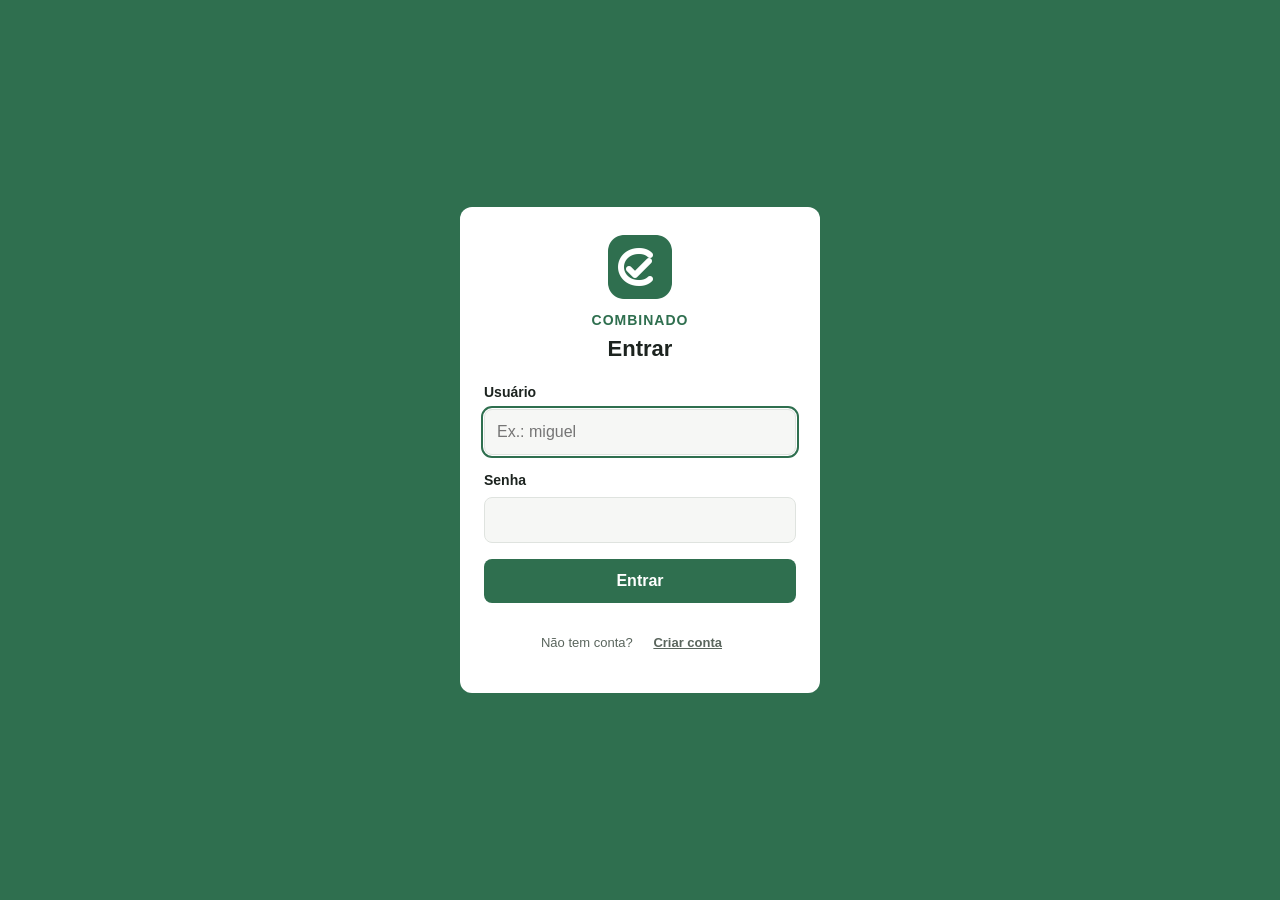
==== index.html @ f50776ac "Adicionado uma caixa de observação" ====
<!DOCTYPE html>
<html lang="pt-BR">
<head>
<meta charset="UTF-8" />
<meta name="viewport" content="width=device-width, initial-scale=1, viewport-fit=cover" />
<title>Combinado</title>
<meta name="description" content="Combinado: organize os trabalhos da faculdade — individuais e em grupo, de todas as matérias, num lugar só." />
<link rel="stylesheet" href="css/style.css" />
<link rel="icon" type="image/png" href="img/logo.png" />
<link rel="apple-touch-icon" href="img/logo.png" />
</head>
<body>

<!-- ===================== TELA: LOGIN / CADASTRO ===================== -->
<section id="tela-auth" class="tela-auth">
  <div class="auth-cartao">
    <img src="img/logo.png" alt="" class="auth-logo" width="64" height="64" />
    <p class="auth-marca">Combinado</p>
    <h1 id="auth-titulo">Entrar</h1>

    <form id="form-auth">
      <div class="campo">
        <label for="input-usuario-auth">Usuário</label>
        <input type="text" id="input-usuario-auth" placeholder="Ex.: miguel" required />
      </div>

      <div class="campo">
        <label for="input-senha-auth">Senha</label>
        <input type="password" id="input-senha-auth" required />
      </div>

      <p id="auth-erro" class="auth-erro" hidden></p>

      <button type="submit" class="botao botao-primario auth-botao-principal" id="btn-auth-principal">Entrar</button>
    </form>

    <p class="auth-alternar">
      <span id="auth-alternar-texto">Não tem conta?</span>
      <button type="button" id="btn-auth-alternar" class="botao botao-texto">Criar conta</button>
    </p>
  </div>
</section>

<!-- ===================== APP PRINCIPAL ===================== -->
<div id="app-principal" hidden>

<header class="cabecalho">
  <span class="cabecalho-marca">
    <img src="img/logo.png" alt="" class="cabecalho-logo" width="32" height="32" />
    Combinado
  </span>
  <div class="cabecalho-usuario">
    <span id="cabecalho-usuario-nome"></span>
    <button type="button" id="btn-sair" class="botao botao-texto botao-sair">Sair</button>
  </div>
</header>

<main class="conteudo">

  <div class="conteudo-cabecalho">
    <h1>Trabalhos</h1>
    <button type="button" id="btn-novo-trabalho" class="botao botao-primario">+ Novo trabalho</button>
  </div>

  <div id="progresso-trabalhos" class="progresso-trabalhos" hidden>
    <p id="progresso-texto" class="progresso-texto"></p>
    <div class="progresso-barra" role="progressbar" aria-label="Progresso de trabalhos entregues" aria-valuemin="0" aria-valuemax="100" id="progresso-barra" aria-valuenow="0">
      <div id="progresso-barra-preenchida" class="progresso-barra-preenchida"></div>
    </div>
  </div>

  <div id="filtros-barra" class="filtros-barra" hidden>
    <div class="campo-filtro">
      <label for="select-filtro-status">Status</label>
      <select id="select-filtro-status">
        <option value="">Todos os status</option>
        <option value="nao-comecei">Não comecei</option>
        <option value="fazendo">Fazendo</option>
        <option value="pronto">Pronto</option>
        <option value="entregue">Entregue</option>
      </select>
    </div>
    <div class="campo-filtro">
      <label for="select-filtro-materia">Matéria</label>
      <select id="select-filtro-materia">
        <option value="">Todas as matérias</option>
      </select>
    </div>
  </div>

  <p id="lista-vazia" class="estado-vazio" hidden>
    Nenhum trabalho cadastrado ainda. Toque em "Novo trabalho" para começar.
  </p>

  <ul id="lista-trabalhos" class="lista-trabalhos"></ul>

</main>

<!-- ===================== DIÁLOGO: NOVO TRABALHO ===================== -->
<dialog id="dialog-trabalho">
  <form id="form-trabalho" method="dialog">
    <h2 id="dialog-trabalho-titulo">Novo trabalho</h2>

    <div class="campo">
      <label for="input-titulo-trabalho">Título</label>
      <input type="text" id="input-titulo-trabalho" placeholder="Ex.: Projeto A3" required />
    </div>

    <div class="campo">
      <label for="input-materia-trabalho">Matéria</label>
      <input type="text" id="input-materia-trabalho" placeholder="Ex.: Sistemas Distribuídos" required />
    </div>

    <div class="campo">
      <label for="input-prazo-trabalho">Prazo</label>
      <input type="date" id="input-prazo-trabalho" />
    </div>

    <div class="campo">
      <label for="input-observacoes-trabalho">Observações <span class="rotulo-opcional">(opcional)</span></label>
      <textarea id="input-observacoes-trabalho" rows="3" maxlength="500" placeholder="Ex.: entregar pelo Moodle, em PDF"></textarea>
    </div>

    <fieldset class="campo campo-radio">
      <legend>Tipo</legend>
      <label class="opcao-radio">
        <input type="radio" name="tipo-trabalho" value="individual" checked />
        Individual
      </label>
      <label class="opcao-radio">
        <input type="radio" name="tipo-trabalho" value="grupo" />
        Em grupo
      </label>
    </fieldset>

    <fieldset class="campo campo-radio">
      <legend>Cor do card</legend>
      <div class="opcoes-cor">
        <label class="opcao-cor" data-cor="">
          <input type="radio" name="cor-trabalho" value="" checked />
          <span class="amostra-cor" aria-hidden="true"></span>
          <span class="rotulo-oculto">Sem cor</span>
        </label>
        <label class="opcao-cor" data-cor="vermelho">
          <input type="radio" name="cor-trabalho" value="vermelho" />
          <span class="amostra-cor" aria-hidden="true"></span>
          <span class="rotulo-oculto">Vermelho</span>
        </label>
        <label class="opcao-cor" data-cor="laranja">
          <input type="radio" name="cor-trabalho" value="laranja" />
          <span class="amostra-cor" aria-hidden="true"></span>
          <span class="rotulo-oculto">Laranja</span>
        </label>
        <label class="opcao-cor" data-cor="amarelo">
          <input type="radio" name="cor-trabalho" value="amarelo" />
          <span class="amostra-cor" aria-hidden="true"></span>
          <span class="rotulo-oculto">Amarelo</span>
        </label>
        <label class="opcao-cor" data-cor="verde">
          <input type="radio" name="cor-trabalho" value="verde" />
          <span class="amostra-cor" aria-hidden="true"></span>
          <span class="rotulo-oculto">Verde</span>
        </label>
        <label class="opcao-cor" data-cor="azul">
          <input type="radio" name="cor-trabalho" value="azul" />
          <span class="amostra-cor" aria-hidden="true"></span>
          <span class="rotulo-oculto">Azul</span>
        </label>
        <label class="opcao-cor" data-cor="roxo">
          <input type="radio" name="cor-trabalho" value="roxo" />
          <span class="amostra-cor" aria-hidden="true"></span>
          <span class="rotulo-oculto">Roxo</span>
        </label>
        <label class="opcao-cor" data-cor="rosa">
          <input type="radio" name="cor-trabalho" value="rosa" />
          <span class="amostra-cor" aria-hidden="true"></span>
          <span class="rotulo-oculto">Rosa</span>
        </label>
      </div>
    </fieldset>

    <div class="dialog-acoes">
      <button type="button" class="botao botao-texto" data-fechar-dialog>Cancelar</button>
      <button type="submit" class="botao botao-primario">Salvar</button>
    </div>
  </form>
</dialog>

<!-- ===================== DIÁLOGO: TAREFAS DO GRUPO ===================== -->
<dialog id="dialog-tarefas">
  <div class="dialog-tarefas-corpo">
    <h2 id="dialog-tarefas-titulo">Tarefas</h2>

    <div class="integrantes-secao">
      <h3 class="integrantes-titulo">Integrantes do grupo</h3>
      <form id="form-integrante" class="form-integrante">
        <div class="campo campo-integrante">
          <label for="input-integrante-nome" class="rotulo-oculto">Nome do integrante</label>
          <input type="text" id="input-integrante-nome" placeholder="Nome do integrante" />
        </div>
        <button type="submit" class="botao botao-texto">+ Adicionar</button>
      </form>
      <p id="integrantes-vazio" class="integrantes-vazio" hidden>Nenhum integrante cadastrado ainda.</p>
      <ul id="lista-integrantes" class="lista-integrantes"></ul>
    </div>

    <form id="form-tarefa" class="form-tarefa">
      <div class="campo campo-tarefa">
        <label for="input-tarefa-texto">Tarefa</label>
        <input type="text" id="input-tarefa-texto" placeholder="Ex.: Fazer a introdução" required />
      </div>
      <div class="campo campo-tarefa">
        <label for="input-tarefa-responsavel">Responsável</label>
        <select id="input-tarefa-responsavel">
          <option value="">Sem responsável</option>
        </select>
      </div>
      <button type="submit" class="botao botao-primario">+ Adicionar</button>
    </form>

    <p id="tarefas-vazio" class="estado-vazio" hidden>Nenhuma tarefa ainda. Adicione a primeira acima.</p>

    <ul id="lista-tarefas" class="lista-tarefas"></ul>

    <div class="dialog-acoes">
      <button type="button" class="botao botao-texto" data-fechar-tarefas>Fechar</button>
    </div>
  </div>
</dialog>

<!-- ===================== DIÁLOGO: CONFIRMAÇÃO DE EXCLUSÃO ===================== -->
<dialog id="dialog-confirmar">
  <div class="dialog-confirmar-corpo">
    <h2 id="dialog-confirmar-titulo">Excluir trabalho?</h2>
    <p id="dialog-confirmar-texto"></p>
    <div class="dialog-acoes">
      <button type="button" class="botao botao-texto" data-fechar-confirmar>Cancelar</button>
      <button type="button" id="btn-confirmar-exclusao" class="botao botao-perigo">Excluir</button>
    </div>
  </div>
</dialog>

</div>
<!-- fim #app-principal -->

<script src="js/app.js"></script>
</body>
</html>
---- css/style.css ----
/* =========================================================
   Meus trabalhos — estilos
   Protótipo 01: título, matéria, prazo, tipo, status, excluir
   ========================================================= */

:root {
  --cor-marca: #2f6f4f;
  --cor-marca-contraste: #ffffff;
  --cor-fundo: #f6f7f5;
  --cor-cartao: #ffffff;
  --cor-texto: #1c231f;
  --cor-texto-suave: #5a655d;
  --cor-borda: #dfe3df;
  --cor-perigo: #b3261e;
  --raio: 12px;
}

* { box-sizing: border-box; }

html, body {
  margin: 0;
  padding: 0;
  background: var(--cor-fundo);
  color: var(--cor-texto);
  font-family: -apple-system, BlinkMacSystemFont, "Segoe UI", Roboto, sans-serif;
  font-size: 16px;
  line-height: 1.4;
}

button, input, select, textarea { font: inherit; color: inherit; }

.cabecalho {
  background: var(--cor-marca);
  color: var(--cor-marca-contraste);
  padding: 16px;
  display: flex;
  align-items: center;
  justify-content: space-between;
  gap: 12px;
}

.cabecalho-marca {
  display: flex;
  align-items: center;
  gap: 10px;
  font-weight: 700;
  font-size: 18px;
}

.cabecalho-logo { width: 32px; height: 32px; border-radius: 8px; display: block; }

.cabecalho-usuario {
  display: flex;
  align-items: center;
  gap: 10px;
  font-size: 13px;
  opacity: 0.9;
}

.cabecalho-usuario .botao-sair {
  color: var(--cor-marca-contraste);
  text-decoration: underline;
  min-height: auto;
  padding: 4px 2px;
  font-size: 13px;
}

/* ---------- Tela de login / cadastro ---------- */
.tela-auth {
  min-height: 100vh;
  display: flex;
  align-items: center;
  justify-content: center;
  padding: 24px;
  background: var(--cor-marca);
}

.auth-cartao {
  width: 100%;
  max-width: 360px;
  background: var(--cor-cartao);
  border-radius: var(--raio);
  padding: 28px 24px;
}

.auth-logo {
  display: block;
  width: 64px;
  height: 64px;
  border-radius: 14px;
  margin: 0 auto 12px;
}

.auth-logo ~ .auth-marca,
.auth-logo ~ h1 { text-align: center; }

.auth-marca {
  margin: 0 0 4px;
  font-weight: 700;
  color: var(--cor-marca);
  font-size: 14px;
  text-transform: uppercase;
  letter-spacing: 1px;
}

.auth-cartao h1 { margin: 0 0 18px; font-size: 22px; }

.auth-botao-principal { width: 100%; }

.auth-erro {
  color: var(--cor-perigo);
  font-size: 13px;
  margin: -8px 0 14px;
}

.auth-alternar {
  text-align: center;
  font-size: 13px;
  color: var(--cor-texto-suave);
  margin: 18px 0 0;
}

.conteudo { padding: 16px; max-width: 640px; margin: 0 auto; }

.conteudo-cabecalho {
  display: flex;
  align-items: center;
  justify-content: space-between;
  gap: 12px;
  margin-bottom: 4px;
}

.conteudo-cabecalho h1 { margin: 0; font-size: 20px; }

/* ---------- Progresso de trabalhos entregues ---------- */
.progresso-trabalhos {
  background: var(--cor-cartao);
  border: 1px solid var(--cor-borda);
  border-radius: var(--raio);
  padding: 14px 16px;
  margin-top: 16px;
}

.progresso-texto {
  margin: 0 0 8px;
  font-size: 14px;
  font-weight: 600;
}

.progresso-barra {
  height: 8px;
  border-radius: 999px;
  background: var(--cor-fundo);
  overflow: hidden;
}

.progresso-barra-preenchida {
  height: 100%;
  background: var(--cor-marca);
  border-radius: 999px;
}

/* ---------- Barra de ordenar/filtrar ---------- */
.filtros-barra {
  display: flex;
  flex-wrap: wrap;
  gap: 12px;
  margin: 16px 0;
}

.campo-filtro { flex: 1 1 140px; }

.campo-filtro label {
  display: block;
  margin-bottom: 4px;
  font-size: 12px;
  font-weight: 600;
  color: var(--cor-texto-suave);
}

.campo-filtro select {
  width: 100%;
  padding: 9px 10px;
  border: 1px solid var(--cor-borda);
  border-radius: 8px;
  background: var(--cor-cartao);
}

.estado-vazio {
  color: var(--cor-texto-suave);
  text-align: center;
  padding: 40px 12px;
}

/* ---------- Botões ---------- */
.botao {
  min-height: 44px;
  padding: 10px 16px;
  border-radius: 8px;
  border: 1px solid transparent;
  font-weight: 600;
  cursor: pointer;
}

.botao-primario { background: var(--cor-marca); color: var(--cor-marca-contraste); }
.botao-texto { background: transparent; border-color: transparent; text-decoration: underline; }
.botao-perigo { background: var(--cor-perigo); color: #fff; }

/* ---------- Campos (diálogo) ---------- */
.campo { margin-bottom: 16px; }

.campo label, .campo legend {
  display: block;
  margin-bottom: 6px;
  font-weight: 600;
  font-size: 14px;
  padding: 0;
}

.campo input[type="text"], .campo input[type="password"], .campo input[type="date"], .campo select, .campo textarea {
  width: 100%;
  padding: 11px 12px;
  border: 1px solid var(--cor-borda);
  border-radius: 8px;
  background: var(--cor-fundo);
}

.campo input:focus, .campo select:focus, .campo textarea:focus {
  outline: 2px solid var(--cor-marca);
  outline-offset: 1px;
}

.campo textarea { resize: vertical; min-height: 76px; line-height: 1.4; }

.rotulo-opcional { font-weight: 400; color: var(--cor-texto-suave); }

.campo-radio { border: none; margin: 0 0 16px; padding: 0; min-width: 0; }
.opcao-radio { display: flex; align-items: center; gap: 8px; font-weight: 400; margin-bottom: 6px; }
.opcao-radio input { width: 18px; height: 18px; }

/* ---------- Seletor de cor do card ---------- */
.opcoes-cor { display: flex; flex-wrap: wrap; gap: 8px; }

.opcao-cor { position: relative; cursor: pointer; margin: 0; }

.opcao-cor input {
  position: absolute;
  opacity: 0;
  width: 100%;
  height: 100%;
  margin: 0;
  cursor: pointer;
}

.amostra-cor {
  display: block;
  width: 30px;
  height: 30px;
  border-radius: 50%;
  border: 2px solid var(--cor-borda);
  background: var(--amostra, #fff);
}

.opcao-cor[data-cor=""] .amostra-cor {
  background: linear-gradient(135deg, #fff 45%, #c9cfca 45%, #c9cfca 55%, #fff 55%);
}
.opcao-cor[data-cor="vermelho"] { --amostra: #c0392b; }
.opcao-cor[data-cor="laranja"]  { --amostra: #d9731a; }
.opcao-cor[data-cor="amarelo"]  { --amostra: #e0b000; }
.opcao-cor[data-cor="verde"]    { --amostra: #2e8b57; }
.opcao-cor[data-cor="azul"]     { --amostra: #2f6fb5; }
.opcao-cor[data-cor="roxo"]     { --amostra: #7b4fb0; }
.opcao-cor[data-cor="rosa"]     { --amostra: #c2417c; }

.opcao-cor input:checked + .amostra-cor {
  border-color: var(--cor-texto);
  box-shadow: 0 0 0 2px #fff, 0 0 0 4px var(--cor-texto);
}

.opcao-cor input:focus-visible + .amostra-cor {
  outline: 2px solid var(--cor-marca);
  outline-offset: 4px;
}

/* ---------- Lista de trabalhos ---------- */
.lista-trabalhos { list-style: none; margin: 12px 0 0; padding: 0; }

.trabalho-card {
  --cor-destaque: var(--cor-borda);
  --cor-fundo-card: var(--cor-cartao);
  background: var(--cor-fundo-card);
  border: 1px solid var(--cor-borda);
  border-left: 6px solid var(--cor-destaque);
  border-radius: var(--raio);
  padding: 12px 14px;
  margin-bottom: 10px;
}

/* Sem cor escolhida, a faixa lateral mostra o status */
.trabalho-card[data-status="nao-comecei"] { --cor-destaque: #9aa39c; }
.trabalho-card[data-status="fazendo"] { --cor-destaque: #d99a1f; }
.trabalho-card[data-status="pronto"] { --cor-destaque: #2f6fb5; }
.trabalho-card[data-status="entregue"] { --cor-destaque: var(--cor-marca); }

/* Cor escolhida pelo usuário (faixa + fundo bem claro, o texto continua escuro) */
.trabalho-card[data-cor="vermelho"] { --cor-destaque: #c0392b; --cor-fundo-card: #fdf1ef; }
.trabalho-card[data-cor="laranja"]  { --cor-destaque: #d9731a; --cor-fundo-card: #fef3e8; }
.trabalho-card[data-cor="amarelo"]  { --cor-destaque: #c99a00; --cor-fundo-card: #fff8e1; }
.trabalho-card[data-cor="verde"]    { --cor-destaque: #2e8b57; --cor-fundo-card: #eef8f1; }
.trabalho-card[data-cor="azul"]     { --cor-destaque: #2f6fb5; --cor-fundo-card: #edf4fb; }
.trabalho-card[data-cor="roxo"]     { --cor-destaque: #7b4fb0; --cor-fundo-card: #f4eefa; }
.trabalho-card[data-cor="rosa"]     { --cor-destaque: #c2417c; --cor-fundo-card: #fcedf4; }

.trabalho-titulo { font-weight: 600; margin: 0 0 4px; }

.trabalho-meta {
  color: var(--cor-texto-suave);
  font-size: 13px;
  margin: 0 0 10px;
}

.trabalho-observacoes {
  margin: 0 0 10px;
  font-size: 14px;
  white-space: pre-wrap;
  overflow-wrap: anywhere;
}

.trabalho-observacoes-rotulo { font-weight: 600; }

.selo-prazo {
  display: inline-block;
  font-size: 12px;
  font-weight: 700;
  padding: 2px 8px;
  border-radius: 999px;
  margin-left: 6px;
}

.selo-prazo-atrasado,
.selo-prazo-hoje {
  background: #fbe4e1;
  color: var(--cor-perigo);
}

.selo-prazo-proximo {
  background: #fdf0d8;
  color: #875700;
}

.selo-tipo {
  display: inline-block;
  font-size: 12px;
  font-weight: 600;
  padding: 2px 8px;
  border-radius: 999px;
  background: var(--cor-fundo);
  border: 1px solid var(--cor-borda);
  margin-left: 6px;
}

.trabalho-acoes {
  display: flex;
  align-items: center;
  gap: 8px;
  flex-wrap: wrap;
}

.trabalho-acoes select {
  padding: 7px 10px;
  border-radius: 8px;
  border: 1px solid var(--cor-borda);
}

.trabalho-acoes .botao { padding: 8px 12px; min-height: 38px; }

/* ---------- Diálogos ---------- */
dialog {
  border: none;
  border-radius: var(--raio);
  padding: 22px;
  width: min(420px, calc(100vw - 32px));
}

dialog::backdrop { background: rgba(0,0,0,0.4); }

.dialog-acoes {
  display: flex;
  justify-content: flex-end;
  gap: 10px;
  margin-top: 18px;
}

.dialog-confirmar-corpo h2 { margin-top: 0; }

/* ---------- Diálogo de tarefas (trabalhos em grupo) ---------- */
.dialog-tarefas-corpo { max-height: 70vh; overflow: auto; }
.dialog-tarefas-corpo h2 { margin-top: 0; }

.rotulo-oculto {
  position: absolute;
  width: 1px;
  height: 1px;
  overflow: hidden;
  clip: rect(0 0 0 0);
  white-space: nowrap;
}

/* ---------- Integrantes do grupo ---------- */
.integrantes-secao {
  border-bottom: 1px solid var(--cor-borda);
  padding-bottom: 16px;
  margin-bottom: 16px;
}

.integrantes-titulo {
  margin: 0 0 10px;
  font-size: 14px;
  color: var(--cor-texto-suave);
  text-transform: uppercase;
  letter-spacing: 0.4px;
}

.form-integrante {
  display: flex;
  gap: 8px;
  margin-bottom: 10px;
}

.form-integrante .campo-integrante { flex: 1 1 auto; margin-bottom: 0; }
.form-integrante .botao { flex: 0 0 auto; }

.integrantes-vazio {
  color: var(--cor-texto-suave);
  font-size: 13px;
  margin: 0 0 4px;
}

.lista-integrantes {
  list-style: none;
  margin: 0;
  padding: 0;
  display: flex;
  flex-wrap: wrap;
  gap: 8px;
}

.integrante-chip {
  display: flex;
  align-items: center;
  gap: 6px;
  background: var(--cor-fundo);
  border: 1px solid var(--cor-borda);
  border-radius: 999px;
  padding: 4px 6px 4px 12px;
  font-size: 13px;
}

.integrante-chip button {
  background: transparent;
  border: none;
  color: var(--cor-texto-suave);
  font-weight: 700;
  cursor: pointer;
  padding: 2px 6px;
  line-height: 1;
  border-radius: 999px;
}

.integrante-chip button:hover { color: var(--cor-perigo); }

.form-tarefa {
  display: flex;
  flex-wrap: wrap;
  gap: 10px;
  align-items: flex-end;
  margin-bottom: 16px;
}

.form-tarefa .campo-tarefa { flex: 1 1 140px; margin-bottom: 0; }
.form-tarefa .botao { flex: 0 0 auto; }

.lista-tarefas { list-style: none; margin: 0; padding: 0; }

.tarefa-item {
  display: flex;
  align-items: center;
  gap: 10px;
  padding: 10px 0;
  border-bottom: 1px solid var(--cor-borda);
}

.tarefa-item:last-child { border-bottom: none; }

.tarefa-checkbox {
  display: flex;
  align-items: center;
  gap: 8px;
  flex: 1 1 auto;
  font-weight: 400;
  cursor: pointer;
}

.tarefa-checkbox input { width: 18px; height: 18px; flex: none; }

.tarefa-feita .tarefa-texto {
  text-decoration: line-through;
  color: var(--cor-texto-suave);
}

.tarefa-responsavel {
  font-size: 12px;
  color: var(--cor-texto-suave);
  background: var(--cor-fundo);
  border: 1px solid var(--cor-borda);
  border-radius: 999px;
  padding: 2px 8px;
  white-space: nowrap;
}

[hidden] { display: none !important; }
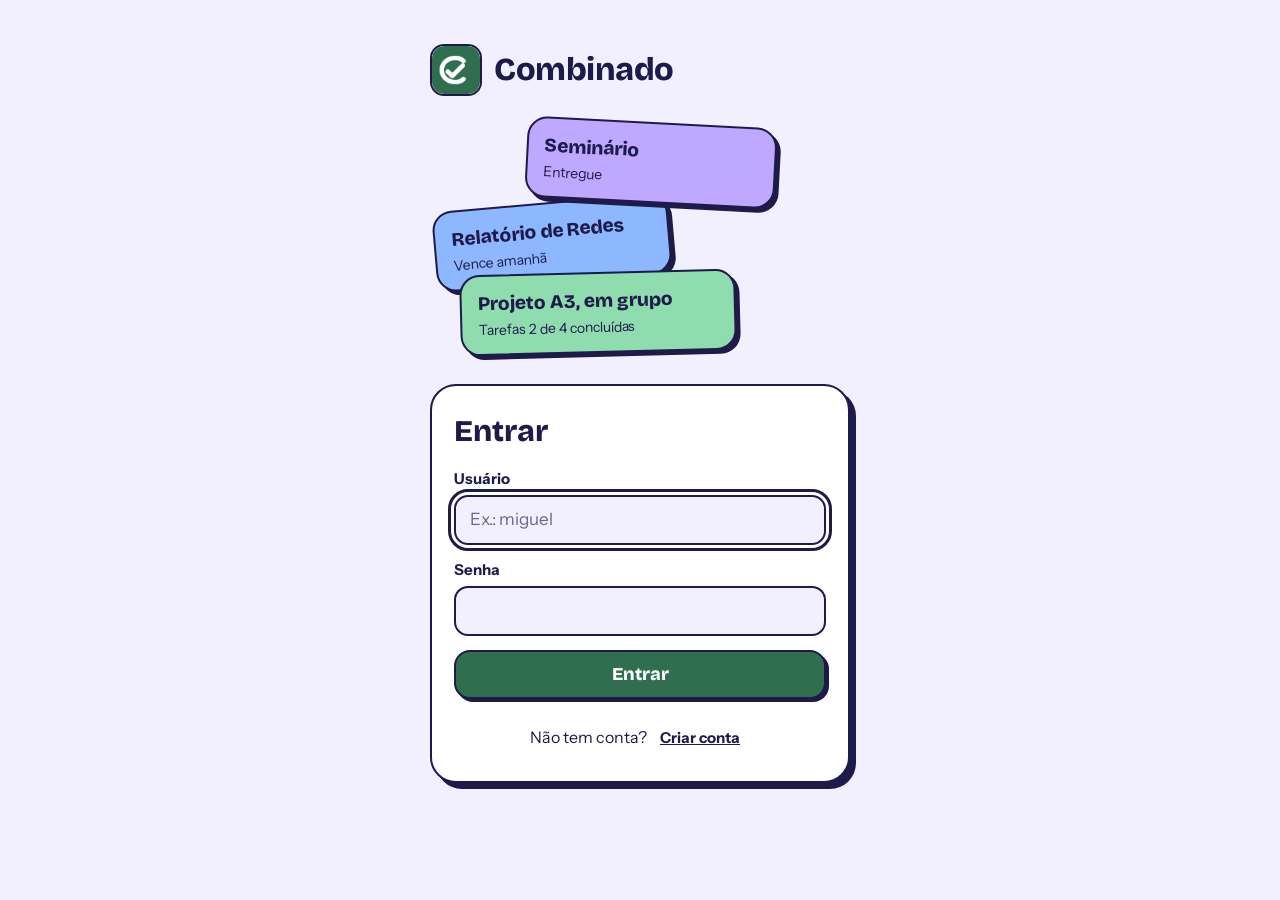
==== commit 2b7e9b2c: "Refeito todo o visual do aplicativo" ====
--- a/index.html
+++ b/index.html
@@ -5,6 +5,7 @@
 <meta name="viewport" content="width=device-width, initial-scale=1, viewport-fit=cover" />
 <title>Combinado</title>
 <meta name="description" content="Combinado: organize os trabalhos da faculdade — individuais e em grupo, de todas as matérias, num lugar só." />
+<meta name="theme-color" content="#f2f0ff" />
 <link rel="stylesheet" href="css/style.css" />
 <link rel="icon" type="image/png" href="img/logo.png" />
 <link rel="apple-touch-icon" href="img/logo.png" />
@@ -13,31 +14,44 @@
 
 <!-- ===================== TELA: LOGIN / CADASTRO ===================== -->
 <section id="tela-auth" class="tela-auth">
-  <div class="auth-cartao">
-    <img src="img/logo.png" alt="" class="auth-logo" width="64" height="64" />
-    <p class="auth-marca">Combinado</p>
-    <h1 id="auth-titulo">Entrar</h1>
-
-    <form id="form-auth">
-      <div class="campo">
-        <label for="input-usuario-auth">Usuário</label>
-        <input type="text" id="input-usuario-auth" placeholder="Ex.: miguel" required />
-      </div>
-
-      <div class="campo">
-        <label for="input-senha-auth">Senha</label>
-        <input type="password" id="input-senha-auth" required />
-      </div>
-
-      <p id="auth-erro" class="auth-erro" hidden></p>
-
-      <button type="submit" class="botao botao-primario auth-botao-principal" id="btn-auth-principal">Entrar</button>
-    </form>
-
-    <p class="auth-alternar">
-      <span id="auth-alternar-texto">Não tem conta?</span>
-      <button type="button" id="btn-auth-alternar" class="botao botao-texto">Criar conta</button>
-    </p>
+  <div class="auth-coluna">
+
+    <div class="auth-marca-linha">
+      <img src="img/logo.png" alt="Logo do Combinado" class="auth-logo" width="52" height="52" />
+      <span class="auth-wordmark">Combinado</span>
+    </div>
+
+    <div class="auth-cartas" aria-hidden="true">
+      <div class="auth-carta auth-carta-1"><strong>Relatório de Redes</strong><span>Vence amanhã</span></div>
+      <div class="auth-carta auth-carta-2"><strong>Seminário</strong><span>Entregue</span></div>
+      <div class="auth-carta auth-carta-3"><strong>Projeto A3, em grupo</strong><span>Tarefas 2 de 4 concluídas</span></div>
+    </div>
+
+    <div class="auth-cartao">
+      <h1 id="auth-titulo">Entrar</h1>
+
+      <form id="form-auth">
+        <div class="campo">
+          <label for="input-usuario-auth">Usuário</label>
+          <input type="text" id="input-usuario-auth" placeholder="Ex.: miguel" required />
+        </div>
+
+        <div class="campo">
+          <label for="input-senha-auth">Senha</label>
+          <input type="password" id="input-senha-auth" required />
+        </div>
+
+        <p id="auth-erro" class="auth-erro" hidden></p>
+
+        <button type="submit" class="botao botao-primario auth-botao-principal" id="btn-auth-principal">Entrar</button>
+      </form>
+
+      <p class="auth-alternar">
+        <span id="auth-alternar-texto">Não tem conta?</span>
+        <button type="button" id="btn-auth-alternar" class="botao botao-texto">Criar conta</button>
+      </p>
+    </div>
+
   </div>
 </section>
 
@@ -46,11 +60,10 @@
 
 <header class="cabecalho">
   <span class="cabecalho-marca">
-    <img src="img/logo.png" alt="" class="cabecalho-logo" width="32" height="32" />
-    Combinado
+    <img src="img/logo.png" alt="Combinado" class="cabecalho-logo" width="44" height="44" />
   </span>
   <div class="cabecalho-usuario">
-    <span id="cabecalho-usuario-nome"></span>
+    <span id="cabecalho-usuario-nome" class="cabecalho-usuario-nome"></span>
     <button type="button" id="btn-sair" class="botao botao-texto botao-sair">Sair</button>
   </div>
 </header>
@@ -70,15 +83,12 @@
   </div>
 
   <div id="filtros-barra" class="filtros-barra" hidden>
-    <div class="campo-filtro">
-      <label for="select-filtro-status">Status</label>
-      <select id="select-filtro-status">
-        <option value="">Todos os status</option>
-        <option value="nao-comecei">Não comecei</option>
-        <option value="fazendo">Fazendo</option>
-        <option value="pronto">Pronto</option>
-        <option value="entregue">Entregue</option>
-      </select>
+    <div id="abas-status" class="abas-status" role="group" aria-label="Filtrar por status">
+      <button type="button" class="aba-status" data-status="" aria-pressed="true">Todos <span class="aba-contagem">0</span></button>
+      <button type="button" class="aba-status" data-status="nao-comecei" aria-pressed="false">Não comecei <span class="aba-contagem">0</span></button>
+      <button type="button" class="aba-status" data-status="fazendo" aria-pressed="false">Fazendo <span class="aba-contagem">0</span></button>
+      <button type="button" class="aba-status" data-status="pronto" aria-pressed="false">Pronto <span class="aba-contagem">0</span></button>
+      <button type="button" class="aba-status" data-status="entregue" aria-pressed="false">Entregue <span class="aba-contagem">0</span></button>
     </div>
     <div class="campo-filtro">
       <label for="select-filtro-materia">Matéria</label>
@@ -123,14 +133,16 @@
 
     <fieldset class="campo campo-radio">
       <legend>Tipo</legend>
-      <label class="opcao-radio">
-        <input type="radio" name="tipo-trabalho" value="individual" checked />
-        Individual
-      </label>
-      <label class="opcao-radio">
-        <input type="radio" name="tipo-trabalho" value="grupo" />
-        Em grupo
-      </label>
+      <div class="opcoes-tipo">
+        <label class="opcao-tipo">
+          <input type="radio" name="tipo-trabalho" value="individual" checked />
+          <span class="opcao-tipo-corpo"><strong>Individual</strong><small>Só você faz</small></span>
+        </label>
+        <label class="opcao-tipo">
+          <input type="radio" name="tipo-trabalho" value="grupo" />
+          <span class="opcao-tipo-corpo"><strong>Em grupo</strong><small>Com tarefas por pessoa</small></span>
+        </label>
+      </div>
     </fieldset>
 
     <fieldset class="campo campo-radio">
@@ -179,9 +191,15 @@
       </div>
     </fieldset>
 
+    <div id="previa-trabalho" class="previa-trabalho" aria-hidden="true">
+      <span class="previa-rotulo">Assim vai aparecer na lista</span>
+      <span id="previa-titulo" class="previa-titulo"></span>
+      <span id="previa-meta" class="previa-meta"></span>
+    </div>
+
     <div class="dialog-acoes">
       <button type="button" class="botao botao-texto" data-fechar-dialog>Cancelar</button>
-      <button type="submit" class="botao botao-primario">Salvar</button>
+      <button type="submit" class="botao botao-primario">Salvar trabalho</button>
     </div>
   </form>
 </dialog>
@@ -189,24 +207,53 @@
 <!-- ===================== DIÁLOGO: TAREFAS DO GRUPO ===================== -->
 <dialog id="dialog-tarefas">
   <div class="dialog-tarefas-corpo">
-    <h2 id="dialog-tarefas-titulo">Tarefas</h2>
+
+    <div class="tarefas-topo">
+      <button type="button" class="botao-voltar" data-fechar-tarefas aria-label="Voltar para a lista">
+        <svg width="22" height="22" viewBox="0 0 24 24" fill="none" stroke="currentColor" stroke-width="3" stroke-linecap="round" stroke-linejoin="round" aria-hidden="true"><path d="M15 5l-7 7 7 7"></path></svg>
+      </button>
+      <div>
+        <div class="tarefas-topo-rotulo">Tarefas de</div>
+        <h2 id="dialog-tarefas-titulo">Tarefas</h2>
+      </div>
+    </div>
+
+    <section class="tarefas-progresso" aria-live="polite">
+      <div class="tarefas-anel">
+        <svg width="84" height="84" viewBox="0 0 84 84" aria-hidden="true">
+          <circle cx="42" cy="42" r="34" fill="none" stroke="#ffffff" stroke-width="12"></circle>
+          <circle id="tarefas-anel-arco" cx="42" cy="42" r="34" fill="none" stroke="#1e1b4b" stroke-width="12" stroke-dasharray="0 213.63" transform="rotate(-90 42 42)"></circle>
+        </svg>
+        <span id="tarefas-anel-numero" class="tarefas-anel-numero">0/0</span>
+      </div>
+      <div class="tarefas-progresso-texto">
+        <span id="tarefas-progresso-titulo" class="tarefas-progresso-titulo">Nenhuma tarefa ainda</span>
+        <span class="tarefas-progresso-dica">Concluindo todas, o trabalho vai para Pronto.</span>
+      </div>
+    </section>
 
     <div class="integrantes-secao">
-      <h3 class="integrantes-titulo">Integrantes do grupo</h3>
+      <h3 class="integrantes-titulo">Integrantes</h3>
+      <ul id="lista-integrantes" class="lista-integrantes"></ul>
+      <p id="integrantes-vazio" class="integrantes-vazio" hidden>Nenhum integrante cadastrado ainda.</p>
       <form id="form-integrante" class="form-integrante">
         <div class="campo campo-integrante">
           <label for="input-integrante-nome" class="rotulo-oculto">Nome do integrante</label>
           <input type="text" id="input-integrante-nome" placeholder="Nome do integrante" />
         </div>
-        <button type="submit" class="botao botao-texto">+ Adicionar</button>
+        <button type="submit" class="botao botao-texto">Adicionar</button>
       </form>
-      <p id="integrantes-vazio" class="integrantes-vazio" hidden>Nenhum integrante cadastrado ainda.</p>
-      <ul id="lista-integrantes" class="lista-integrantes"></ul>
+    </div>
+
+    <div>
+      <h3 class="tarefas-subtitulo">Tarefas</h3>
+      <p id="tarefas-vazio" class="estado-vazio" hidden>Nenhuma tarefa ainda. Adicione a primeira abaixo.</p>
+      <ul id="lista-tarefas" class="lista-tarefas"></ul>
     </div>
 
     <form id="form-tarefa" class="form-tarefa">
       <div class="campo campo-tarefa">
-        <label for="input-tarefa-texto">Tarefa</label>
+        <label for="input-tarefa-texto">Nova tarefa</label>
         <input type="text" id="input-tarefa-texto" placeholder="Ex.: Fazer a introdução" required />
       </div>
       <div class="campo campo-tarefa">
@@ -215,27 +262,23 @@
           <option value="">Sem responsável</option>
         </select>
       </div>
-      <button type="submit" class="botao botao-primario">+ Adicionar</button>
+      <button type="submit" class="botao botao-primario">Adicionar tarefa</button>
     </form>
 
-    <p id="tarefas-vazio" class="estado-vazio" hidden>Nenhuma tarefa ainda. Adicione a primeira acima.</p>
-
-    <ul id="lista-tarefas" class="lista-tarefas"></ul>
-
-    <div class="dialog-acoes">
-      <button type="button" class="botao botao-texto" data-fechar-tarefas>Fechar</button>
-    </div>
   </div>
 </dialog>
 
 <!-- ===================== DIÁLOGO: CONFIRMAÇÃO DE EXCLUSÃO ===================== -->
 <dialog id="dialog-confirmar">
   <div class="dialog-confirmar-corpo">
+    <div class="confirmar-icone" aria-hidden="true">
+      <svg width="28" height="28" viewBox="0 0 24 24" fill="none" stroke="#1e1b4b" stroke-width="2.2" stroke-linecap="round" stroke-linejoin="round"><path d="M4 7h16M9 7V4h6v3M6 7l1 13h10l1-13M10 11v5M14 11v5"></path></svg>
+    </div>
     <h2 id="dialog-confirmar-titulo">Excluir trabalho?</h2>
     <p id="dialog-confirmar-texto"></p>
-    <div class="dialog-acoes">
+    <div class="dialog-acoes dialog-acoes-confirmar">
       <button type="button" class="botao botao-texto" data-fechar-confirmar>Cancelar</button>
-      <button type="button" id="btn-confirmar-exclusao" class="botao botao-perigo">Excluir</button>
+      <button type="button" id="btn-confirmar-exclusao" class="botao botao-perigo">Excluir trabalho</button>
     </div>
   </div>
 </dialog>
--- a/css/style.css
+++ b/css/style.css
@@ -1,18 +1,68 @@
 /* =========================================================
-   Meus trabalhos — estilos
-   Protótipo 01: título, matéria, prazo, tipo, status, excluir
+   Combinado — estilos
+   Visual "Quadro": fundo lilás, contornos grossos e sombras
+   firmes, cards na cor escolhida pelo usuário.
    ========================================================= */
 
+@font-face {
+  font-family: "Bricolage Grotesque";
+  font-weight: 700;
+  font-style: normal;
+  font-display: swap;
+  src: url("../fonts/bricolage-grotesque-latin-700-normal.woff2") format("woff2");
+}
+@font-face {
+  font-family: "Bricolage Grotesque";
+  font-weight: 800;
+  font-style: normal;
+  font-display: swap;
+  src: url("../fonts/bricolage-grotesque-latin-800-normal.woff2") format("woff2");
+}
+@font-face {
+  font-family: "Instrument Sans";
+  font-weight: 400;
+  font-style: normal;
+  font-display: swap;
+  src: url("../fonts/instrument-sans-latin-400-normal.woff2") format("woff2");
+}
+@font-face {
+  font-family: "Instrument Sans";
+  font-weight: 600;
+  font-style: normal;
+  font-display: swap;
+  src: url("../fonts/instrument-sans-latin-600-normal.woff2") format("woff2");
+}
+@font-face {
+  font-family: "Instrument Sans";
+  font-weight: 700;
+  font-style: normal;
+  font-display: swap;
+  src: url("../fonts/instrument-sans-latin-700-normal.woff2") format("woff2");
+}
+
 :root {
-  --cor-marca: #2f6f4f;
-  --cor-marca-contraste: #ffffff;
-  --cor-fundo: #f6f7f5;
-  --cor-cartao: #ffffff;
-  --cor-texto: #1c231f;
-  --cor-texto-suave: #5a655d;
-  --cor-borda: #dfe3df;
-  --cor-perigo: #b3261e;
-  --raio: 12px;
+  --tinta: #1e1b4b;
+  --fundo: #f2f0ff;
+  --branco: #ffffff;
+  --marca: #2f6f4f;
+  --marca-contraste: #ffffff;
+  --perigo: #ff8a80;
+  --destaque: #ffd95a;
+  --placeholder: #6a6790;
+  --borda: 2px solid var(--tinta);
+  --sombra: 4px 4px 0 var(--tinta);
+  --raio: 22px;
+
+  --c-vermelho: #ff8a80;
+  --c-laranja: #ffb870;
+  --c-amarelo: #ffd95a;
+  --c-verde: #8fdcae;
+  --c-azul: #8db8ff;
+  --c-roxo: #bfa8ff;
+  --c-rosa: #ff9ccb;
+
+  --fonte-titulo: "Bricolage Grotesque", "Trebuchet MS", system-ui, sans-serif;
+  --fonte-texto: "Instrument Sans", system-ui, -apple-system, "Segoe UI", Roboto, sans-serif;
 }
 
 * { box-sizing: border-box; }
@@ -20,226 +70,376 @@
 html, body {
   margin: 0;
   padding: 0;
-  background: var(--cor-fundo);
-  color: var(--cor-texto);
-  font-family: -apple-system, BlinkMacSystemFont, "Segoe UI", Roboto, sans-serif;
+  background: var(--fundo);
+  color: var(--tinta);
+  font-family: var(--fonte-texto);
   font-size: 16px;
   line-height: 1.4;
 }
 
 button, input, select, textarea { font: inherit; color: inherit; }
 
+button:focus-visible,
+select:focus-visible,
+input:focus-visible,
+textarea:focus-visible,
+a:focus-visible {
+  outline: 3px solid var(--tinta);
+  outline-offset: 3px;
+}
+
+input::placeholder, textarea::placeholder { color: var(--placeholder); opacity: 1; }
+
+/* ---------- Cabeçalho ---------- */
 .cabecalho {
-  background: var(--cor-marca);
-  color: var(--cor-marca-contraste);
-  padding: 16px;
+  max-width: 560px;
+  margin: 0 auto;
+  padding: 20px 20px 0;
   display: flex;
   align-items: center;
   justify-content: space-between;
   gap: 12px;
 }
 
-.cabecalho-marca {
-  display: flex;
-  align-items: center;
-  gap: 10px;
-  font-weight: 700;
-  font-size: 18px;
-}
-
-.cabecalho-logo { width: 32px; height: 32px; border-radius: 8px; display: block; }
-
-.cabecalho-usuario {
-  display: flex;
-  align-items: center;
-  gap: 10px;
-  font-size: 13px;
-  opacity: 0.9;
+.cabecalho-marca { display: flex; align-items: center; }
+
+.cabecalho-logo {
+  width: 44px;
+  height: 44px;
+  border-radius: 12px;
+  border: var(--borda);
+  display: block;
+}
+
+.cabecalho-usuario { display: flex; align-items: center; gap: 8px; }
+
+.cabecalho-usuario-nome {
+  padding: 6px 14px;
+  border: var(--borda);
+  border-radius: 999px;
+  background: var(--branco);
+  font-size: 14px;
+  font-weight: 700;
 }
 
 .cabecalho-usuario .botao-sair {
-  color: var(--cor-marca-contraste);
-  text-decoration: underline;
-  min-height: auto;
-  padding: 4px 2px;
-  font-size: 13px;
+  min-height: 44px;
+  padding: 8px 8px;
+  font-size: 14px;
 }
 
 /* ---------- Tela de login / cadastro ---------- */
 .tela-auth {
   min-height: 100vh;
-  display: flex;
-  align-items: center;
+  background: var(--fundo);
+  padding: 44px 26px 32px;
+  display: flex;
   justify-content: center;
-  padding: 24px;
-  background: var(--cor-marca);
-}
+}
+
+.auth-coluna {
+  width: 100%;
+  max-width: 420px;
+  display: flex;
+  flex-direction: column;
+  gap: 26px;
+}
+
+.auth-marca-linha { display: flex; align-items: center; gap: 12px; }
+
+.auth-logo {
+  width: 52px;
+  height: 52px;
+  border-radius: 14px;
+  border: var(--borda);
+  display: block;
+}
+
+.auth-wordmark {
+  font-family: var(--fonte-titulo);
+  font-size: 32px;
+  font-weight: 800;
+  letter-spacing: -0.5px;
+}
+
+.auth-cartas { position: relative; height: 236px; }
+
+.auth-carta {
+  position: absolute;
+  padding: 14px 16px;
+  border: var(--borda);
+  border-radius: 20px;
+  box-shadow: var(--sombra);
+}
+
+.auth-carta strong {
+  display: block;
+  font-family: var(--fonte-titulo);
+  font-size: 19px;
+  font-weight: 800;
+}
+
+.auth-carta span { font-size: 14px; }
+
+.auth-carta-1 { left: 4px; top: 80px; width: 236px; background: var(--c-azul); transform: rotate(-5deg); }
+.auth-carta-2 { left: 96px; top: 0; width: 250px; background: var(--c-roxo); transform: rotate(3deg); max-width: calc(100% - 96px); }
+.auth-carta-3 { left: 30px; top: 150px; width: 276px; background: var(--c-verde); transform: rotate(-1.5deg); max-width: calc(100% - 30px); }
 
 .auth-cartao {
   width: 100%;
-  max-width: 360px;
-  background: var(--cor-cartao);
-  border-radius: var(--raio);
-  padding: 28px 24px;
-}
-
-.auth-logo {
-  display: block;
-  width: 64px;
-  height: 64px;
-  border-radius: 14px;
-  margin: 0 auto 12px;
-}
-
-.auth-logo ~ .auth-marca,
-.auth-logo ~ h1 { text-align: center; }
-
-.auth-marca {
-  margin: 0 0 4px;
-  font-weight: 700;
-  color: var(--cor-marca);
+  background: var(--branco);
+  border: var(--borda);
+  border-radius: 26px;
+  box-shadow: 6px 6px 0 var(--tinta);
+  padding: 24px 22px 22px;
+}
+
+.auth-cartao h1 {
+  margin: 0 0 16px;
+  font-family: var(--fonte-titulo);
+  font-size: 30px;
+  font-weight: 800;
+}
+
+.auth-botao-principal { width: 100%; }
+
+.auth-erro {
+  color: #a3221a;
   font-size: 14px;
-  text-transform: uppercase;
-  letter-spacing: 1px;
-}
-
-.auth-cartao h1 { margin: 0 0 18px; font-size: 22px; }
-
-.auth-botao-principal { width: 100%; }
-
-.auth-erro {
-  color: var(--cor-perigo);
-  font-size: 13px;
-  margin: -8px 0 14px;
+  font-weight: 700;
+  margin: -4px 0 14px;
 }
 
 .auth-alternar {
   text-align: center;
-  font-size: 13px;
-  color: var(--cor-texto-suave);
-  margin: 18px 0 0;
-}
-
-.conteudo { padding: 16px; max-width: 640px; margin: 0 auto; }
-
-.conteudo-cabecalho {
-  display: flex;
-  align-items: center;
-  justify-content: space-between;
-  gap: 12px;
-  margin-bottom: 4px;
-}
-
-.conteudo-cabecalho h1 { margin: 0; font-size: 20px; }
+  font-size: 16px;
+  margin: 16px 0 0;
+}
+
+/* ---------- Conteúdo ---------- */
+.conteudo {
+  padding: 16px 20px 40px;
+  max-width: 560px;
+  margin: 0 auto;
+  display: flex;
+  flex-direction: column;
+  gap: 16px;
+}
+
+.conteudo-cabecalho { display: flex; flex-direction: column; gap: 16px; }
+
+.conteudo-cabecalho h1 {
+  margin: 4px 0 0;
+  font-family: var(--fonte-titulo);
+  font-size: 46px;
+  line-height: 1;
+  font-weight: 800;
+  letter-spacing: -1px;
+}
+
+.conteudo-cabecalho .botao { width: 100%; }
 
 /* ---------- Progresso de trabalhos entregues ---------- */
 .progresso-trabalhos {
-  background: var(--cor-cartao);
-  border: 1px solid var(--cor-borda);
+  background: var(--branco);
+  border: var(--borda);
   border-radius: var(--raio);
-  padding: 14px 16px;
-  margin-top: 16px;
+  box-shadow: var(--sombra);
+  padding: 14px 18px;
+  display: flex;
+  flex-direction: column;
+  gap: 10px;
 }
 
 .progresso-texto {
-  margin: 0 0 8px;
-  font-size: 14px;
+  margin: 0;
+  display: flex;
+  align-items: baseline;
+  gap: 10px;
+  font-size: 17px;
   font-weight: 600;
 }
 
+.progresso-numero {
+  font-family: var(--fonte-titulo);
+  font-size: 48px;
+  line-height: 1;
+  font-weight: 800;
+}
+
 .progresso-barra {
-  height: 8px;
+  height: 16px;
+  border: var(--borda);
   border-radius: 999px;
-  background: var(--cor-fundo);
+  background: var(--fundo);
   overflow: hidden;
 }
 
 .progresso-barra-preenchida {
   height: 100%;
-  background: var(--cor-marca);
+  background: var(--marca);
+}
+
+/* ---------- Filtros ---------- */
+.filtros-barra { display: flex; flex-direction: column; gap: 14px; }
+
+.abas-status {
+  display: flex;
+  flex-wrap: wrap;
+  gap: 8px;
+  padding: 2px 0 8px;
+}
+
+.aba-status {
+  flex: none;
+  min-height: 44px;
+  padding: 0 12px;
+  border: var(--borda);
   border-radius: 999px;
-}
-
-/* ---------- Barra de ordenar/filtrar ---------- */
-.filtros-barra {
-  display: flex;
-  flex-wrap: wrap;
-  gap: 12px;
-  margin: 16px 0;
-}
-
-.campo-filtro { flex: 1 1 140px; }
-
-.campo-filtro label {
-  display: block;
-  margin-bottom: 4px;
-  font-size: 12px;
-  font-weight: 600;
-  color: var(--cor-texto-suave);
-}
+  background: var(--branco);
+  color: var(--tinta);
+  font-size: 15px;
+  font-weight: 700;
+  cursor: pointer;
+}
+
+.aba-status[aria-pressed="true"] { background: var(--tinta); color: var(--branco); }
+
+.aba-contagem { margin-left: 4px; }
+
+.campo-filtro { display: flex; align-items: center; gap: 10px; }
+
+.campo-filtro label { font-size: 15px; font-weight: 700; }
 
 .campo-filtro select {
-  width: 100%;
-  padding: 9px 10px;
-  border: 1px solid var(--cor-borda);
-  border-radius: 8px;
-  background: var(--cor-cartao);
+  flex: 1;
+  min-height: 46px;
+  padding: 0 12px;
+  border: var(--borda);
+  border-radius: 14px;
+  background: var(--branco);
 }
 
 .estado-vazio {
-  color: var(--cor-texto-suave);
   text-align: center;
-  padding: 40px 12px;
+  padding: 32px 12px;
+  margin: 0;
+  font-size: 17px;
 }
 
 /* ---------- Botões ---------- */
 .botao {
+  min-height: 48px;
+  padding: 10px 18px;
+  border-radius: 16px;
+  border: var(--borda);
+  background: var(--branco);
+  color: var(--tinta);
+  font-family: var(--fonte-titulo);
+  font-size: 18px;
+  font-weight: 800;
+  cursor: pointer;
+}
+
+.botao-primario {
+  background: var(--marca);
+  color: var(--marca-contraste);
+  box-shadow: 3px 3px 0 var(--tinta);
+}
+
+.conteudo-cabecalho .botao-primario { min-height: 56px; border-radius: 18px; font-size: 20px; box-shadow: var(--sombra); }
+
+.botao-texto {
+  border: 0;
+  background: transparent;
+  box-shadow: none;
   min-height: 44px;
-  padding: 10px 16px;
+  padding: 8px 10px;
   border-radius: 8px;
-  border: 1px solid transparent;
-  font-weight: 600;
-  cursor: pointer;
-}
-
-.botao-primario { background: var(--cor-marca); color: var(--cor-marca-contraste); }
-.botao-texto { background: transparent; border-color: transparent; text-decoration: underline; }
-.botao-perigo { background: var(--cor-perigo); color: #fff; }
-
-/* ---------- Campos (diálogo) ---------- */
-.campo { margin-bottom: 16px; }
+  font-family: var(--fonte-texto);
+  font-size: 15px;
+  font-weight: 700;
+  text-decoration: underline;
+}
+
+.botao-perigo {
+  background: var(--perigo);
+  color: var(--tinta);
+  box-shadow: var(--sombra);
+}
+
+/* ---------- Campos (diálogos) ---------- */
+.campo { margin-bottom: 14px; }
 
 .campo label, .campo legend {
   display: block;
   margin-bottom: 6px;
-  font-weight: 600;
-  font-size: 14px;
+  font-weight: 700;
+  font-size: 15px;
   padding: 0;
 }
 
-.campo input[type="text"], .campo input[type="password"], .campo input[type="date"], .campo select, .campo textarea {
+.rotulo-opcional { font-weight: 600; }
+
+.campo input[type="text"],
+.campo input[type="password"],
+.campo input[type="date"],
+.campo select,
+.campo textarea {
   width: 100%;
-  padding: 11px 12px;
-  border: 1px solid var(--cor-borda);
-  border-radius: 8px;
-  background: var(--cor-fundo);
-}
-
-.campo input:focus, .campo select:focus, .campo textarea:focus {
-  outline: 2px solid var(--cor-marca);
-  outline-offset: 1px;
-}
-
-.campo textarea { resize: vertical; min-height: 76px; line-height: 1.4; }
-
-.rotulo-opcional { font-weight: 400; color: var(--cor-texto-suave); }
-
-.campo-radio { border: none; margin: 0 0 16px; padding: 0; min-width: 0; }
-.opcao-radio { display: flex; align-items: center; gap: 8px; font-weight: 400; margin-bottom: 6px; }
-.opcao-radio input { width: 18px; height: 18px; }
+  min-height: 50px;
+  padding: 0 14px;
+  border: var(--borda);
+  border-radius: 14px;
+  background: var(--branco);
+  font-size: 17px;
+}
+
+.campo textarea { padding: 12px 14px; resize: vertical; min-height: 84px; line-height: 1.35; }
+
+.auth-cartao .campo input { background: var(--fundo); }
+
+.campo-radio { border: none; margin: 0 0 14px; padding: 0; min-width: 0; }
+
+/* ---------- Tipo (individual / em grupo) ---------- */
+.opcoes-tipo { display: flex; gap: 12px; }
+
+.opcao-tipo { position: relative; flex: 1; margin: 0; cursor: pointer; }
+
+.opcao-tipo input {
+  position: absolute;
+  inset: 0;
+  width: 100%;
+  height: 100%;
+  margin: 0;
+  opacity: 0;
+  cursor: pointer;
+}
+
+.opcao-tipo-corpo {
+  display: flex;
+  flex-direction: column;
+  gap: 2px;
+  height: 100%;
+  padding: 14px;
+  border: var(--borda);
+  border-radius: 18px;
+  background: var(--branco);
+}
+
+.opcao-tipo-corpo strong { font-family: var(--fonte-titulo); font-size: 19px; font-weight: 800; }
+.opcao-tipo-corpo small { font-size: 13px; }
+
+.opcao-tipo input:checked + .opcao-tipo-corpo {
+  background: var(--tinta);
+  color: var(--branco);
+  box-shadow: 3px 3px 0 var(--c-verde);
+}
+
+.opcao-tipo input:focus-visible + .opcao-tipo-corpo { outline: 3px solid var(--tinta); outline-offset: 3px; }
 
 /* ---------- Seletor de cor do card ---------- */
-.opcoes-cor { display: flex; flex-wrap: wrap; gap: 8px; }
+.opcoes-cor { display: flex; flex-wrap: wrap; gap: 9px; }
 
 .opcao-cor { position: relative; cursor: pointer; margin: 0; }
 
@@ -254,148 +454,269 @@
 
 .amostra-cor {
   display: block;
-  width: 30px;
-  height: 30px;
+  width: 36px;
+  height: 36px;
   border-radius: 50%;
-  border: 2px solid var(--cor-borda);
+  border: var(--borda);
   background: var(--amostra, #fff);
 }
 
 .opcao-cor[data-cor=""] .amostra-cor {
-  background: linear-gradient(135deg, #fff 45%, #c9cfca 45%, #c9cfca 55%, #fff 55%);
-}
-.opcao-cor[data-cor="vermelho"] { --amostra: #c0392b; }
-.opcao-cor[data-cor="laranja"]  { --amostra: #d9731a; }
-.opcao-cor[data-cor="amarelo"]  { --amostra: #e0b000; }
-.opcao-cor[data-cor="verde"]    { --amostra: #2e8b57; }
-.opcao-cor[data-cor="azul"]     { --amostra: #2f6fb5; }
-.opcao-cor[data-cor="roxo"]     { --amostra: #7b4fb0; }
-.opcao-cor[data-cor="rosa"]     { --amostra: #c2417c; }
-
-.opcao-cor input:checked + .amostra-cor {
-  border-color: var(--cor-texto);
-  box-shadow: 0 0 0 2px #fff, 0 0 0 4px var(--cor-texto);
-}
-
-.opcao-cor input:focus-visible + .amostra-cor {
-  outline: 2px solid var(--cor-marca);
-  outline-offset: 4px;
-}
+  background: linear-gradient(135deg, #fff 44%, var(--tinta) 44%, var(--tinta) 56%, #fff 56%);
+}
+.opcao-cor[data-cor="vermelho"] { --amostra: var(--c-vermelho); }
+.opcao-cor[data-cor="laranja"]  { --amostra: var(--c-laranja); }
+.opcao-cor[data-cor="amarelo"]  { --amostra: var(--c-amarelo); }
+.opcao-cor[data-cor="verde"]    { --amostra: var(--c-verde); }
+.opcao-cor[data-cor="azul"]     { --amostra: var(--c-azul); }
+.opcao-cor[data-cor="roxo"]     { --amostra: var(--c-roxo); }
+.opcao-cor[data-cor="rosa"]     { --amostra: var(--c-rosa); }
+
+.opcao-cor input:checked + .amostra-cor { box-shadow: 0 0 0 3px #fff, 0 0 0 5px var(--tinta); }
+
+.opcao-cor input:focus-visible + .amostra-cor { outline: 3px solid var(--tinta); outline-offset: 6px; }
+
+/* ---------- Prévia do card ---------- */
+.previa-trabalho {
+  --cor-fundo-card: var(--branco);
+  margin: 0 0 14px;
+  padding: 14px 16px;
+  border: var(--borda);
+  border-radius: 18px;
+  background: var(--cor-fundo-card);
+  box-shadow: var(--sombra);
+  display: flex;
+  flex-direction: column;
+  gap: 2px;
+}
+
+.previa-rotulo { font-size: 13px; font-weight: 700; }
+
+.previa-titulo {
+  font-family: var(--fonte-titulo);
+  font-size: 22px;
+  line-height: 1.15;
+  font-weight: 800;
+  overflow-wrap: anywhere;
+}
+
+.previa-meta { font-size: 14px; overflow-wrap: anywhere; }
 
 /* ---------- Lista de trabalhos ---------- */
-.lista-trabalhos { list-style: none; margin: 12px 0 0; padding: 0; }
+.lista-trabalhos {
+  list-style: none;
+  margin: 0;
+  padding: 0;
+  display: flex;
+  flex-direction: column;
+  gap: 16px;
+}
 
 .trabalho-card {
-  --cor-destaque: var(--cor-borda);
-  --cor-fundo-card: var(--cor-cartao);
+  --cor-fundo-card: var(--branco);
   background: var(--cor-fundo-card);
-  border: 1px solid var(--cor-borda);
-  border-left: 6px solid var(--cor-destaque);
+  border: var(--borda);
   border-radius: var(--raio);
-  padding: 12px 14px;
-  margin-bottom: 10px;
-}
-
-/* Sem cor escolhida, a faixa lateral mostra o status */
-.trabalho-card[data-status="nao-comecei"] { --cor-destaque: #9aa39c; }
-.trabalho-card[data-status="fazendo"] { --cor-destaque: #d99a1f; }
-.trabalho-card[data-status="pronto"] { --cor-destaque: #2f6fb5; }
-.trabalho-card[data-status="entregue"] { --cor-destaque: var(--cor-marca); }
-
-/* Cor escolhida pelo usuário (faixa + fundo bem claro, o texto continua escuro) */
-.trabalho-card[data-cor="vermelho"] { --cor-destaque: #c0392b; --cor-fundo-card: #fdf1ef; }
-.trabalho-card[data-cor="laranja"]  { --cor-destaque: #d9731a; --cor-fundo-card: #fef3e8; }
-.trabalho-card[data-cor="amarelo"]  { --cor-destaque: #c99a00; --cor-fundo-card: #fff8e1; }
-.trabalho-card[data-cor="verde"]    { --cor-destaque: #2e8b57; --cor-fundo-card: #eef8f1; }
-.trabalho-card[data-cor="azul"]     { --cor-destaque: #2f6fb5; --cor-fundo-card: #edf4fb; }
-.trabalho-card[data-cor="roxo"]     { --cor-destaque: #7b4fb0; --cor-fundo-card: #f4eefa; }
-.trabalho-card[data-cor="rosa"]     { --cor-destaque: #c2417c; --cor-fundo-card: #fcedf4; }
-
-.trabalho-titulo { font-weight: 600; margin: 0 0 4px; }
-
-.trabalho-meta {
-  color: var(--cor-texto-suave);
+  box-shadow: var(--sombra);
+  padding: 16px;
+  display: flex;
+  flex-direction: column;
+  gap: 10px;
+}
+
+.trabalho-card[data-cor="vermelho"] { --cor-fundo-card: var(--c-vermelho); }
+.trabalho-card[data-cor="laranja"]  { --cor-fundo-card: var(--c-laranja); }
+.trabalho-card[data-cor="amarelo"]  { --cor-fundo-card: var(--c-amarelo); }
+.trabalho-card[data-cor="verde"]    { --cor-fundo-card: var(--c-verde); }
+.trabalho-card[data-cor="azul"]     { --cor-fundo-card: var(--c-azul); }
+.trabalho-card[data-cor="roxo"]     { --cor-fundo-card: var(--c-roxo); }
+.trabalho-card[data-cor="rosa"]     { --cor-fundo-card: var(--c-rosa); }
+
+.previa-trabalho[data-cor="vermelho"] { --cor-fundo-card: var(--c-vermelho); }
+.previa-trabalho[data-cor="laranja"]  { --cor-fundo-card: var(--c-laranja); }
+.previa-trabalho[data-cor="amarelo"]  { --cor-fundo-card: var(--c-amarelo); }
+.previa-trabalho[data-cor="verde"]    { --cor-fundo-card: var(--c-verde); }
+.previa-trabalho[data-cor="azul"]     { --cor-fundo-card: var(--c-azul); }
+.previa-trabalho[data-cor="roxo"]     { --cor-fundo-card: var(--c-roxo); }
+.previa-trabalho[data-cor="rosa"]     { --cor-fundo-card: var(--c-rosa); }
+
+.trabalho-selos { display: flex; gap: 8px; flex-wrap: wrap; }
+
+.selo-data,
+.selo-tipo,
+.selo-prazo {
+  display: inline-block;
+  padding: 4px 12px;
+  border: var(--borda);
+  border-radius: 999px;
+  background: var(--branco);
   font-size: 13px;
-  margin: 0 0 10px;
-}
+  font-weight: 700;
+}
+
+.selo-prazo-atrasado { background: var(--tinta); color: var(--branco); }
+.selo-prazo-hoje { background: var(--perigo); color: var(--tinta); }
+.selo-prazo-proximo { background: var(--destaque); color: var(--tinta); }
+
+.trabalho-titulo {
+  margin: 0;
+  font-family: var(--fonte-titulo);
+  font-size: 25px;
+  line-height: 1.1;
+  font-weight: 800;
+  overflow-wrap: anywhere;
+}
+
+.trabalho-meta { margin: -6px 0 0; font-size: 15px; overflow-wrap: anywhere; }
 
 .trabalho-observacoes {
-  margin: 0 0 10px;
-  font-size: 14px;
+  margin: 0;
+  padding: 10px 12px;
+  border: 2px dashed var(--tinta);
+  border-radius: 14px;
+  font-size: 15px;
+  line-height: 1.35;
   white-space: pre-wrap;
   overflow-wrap: anywhere;
 }
 
-.trabalho-observacoes-rotulo { font-weight: 600; }
-
-.selo-prazo {
-  display: inline-block;
-  font-size: 12px;
-  font-weight: 700;
-  padding: 2px 8px;
+.trabalho-observacoes-rotulo { font-weight: 700; }
+
+.trabalho-acoes { display: flex; align-items: center; gap: 8px; flex-wrap: wrap; }
+
+.trabalho-acoes select {
+  min-height: 44px;
+  padding: 0 12px;
+  border: var(--borda);
   border-radius: 999px;
-  margin-left: 6px;
-}
-
-.selo-prazo-atrasado,
-.selo-prazo-hoje {
-  background: #fbe4e1;
-  color: var(--cor-perigo);
-}
-
-.selo-prazo-proximo {
-  background: #fdf0d8;
-  color: #875700;
-}
-
-.selo-tipo {
-  display: inline-block;
-  font-size: 12px;
-  font-weight: 600;
-  padding: 2px 8px;
+  background: var(--branco);
+  font-size: 14px;
+  font-weight: 700;
+}
+
+.trabalho-acoes .botao {
+  min-height: 44px;
+  padding: 0 14px;
+  border: var(--borda);
   border-radius: 999px;
-  background: var(--cor-fundo);
-  border: 1px solid var(--cor-borda);
-  margin-left: 6px;
-}
-
-.trabalho-acoes {
-  display: flex;
-  align-items: center;
-  gap: 8px;
-  flex-wrap: wrap;
-}
-
-.trabalho-acoes select {
-  padding: 7px 10px;
-  border-radius: 8px;
-  border: 1px solid var(--cor-borda);
-}
-
-.trabalho-acoes .botao { padding: 8px 12px; min-height: 38px; }
+  background: transparent;
+  font-family: var(--fonte-texto);
+  font-size: 14px;
+  font-weight: 700;
+  text-decoration: none;
+}
+
+.trabalho-acoes .botao-tarefas { background: var(--tinta); color: var(--branco); }
 
 /* ---------- Diálogos ---------- */
 dialog {
-  border: none;
+  border: var(--borda);
+  border-radius: 26px;
+  box-shadow: 6px 6px 0 var(--tinta);
+  background: var(--branco);
+  color: var(--tinta);
+  padding: 22px;
+  width: min(440px, calc(100vw - 28px));
+  max-height: calc(100vh - 28px);
+  overflow: auto;
+}
+
+dialog::backdrop { background: rgba(30, 27, 75, 0.68); }
+
+dialog h2 {
+  margin: 0 0 16px;
+  font-family: var(--fonte-titulo);
+  font-size: 32px;
+  line-height: 1.05;
+  font-weight: 800;
+  letter-spacing: -0.5px;
+}
+
+.dialog-acoes { display: flex; justify-content: flex-end; gap: 12px; margin-top: 18px; }
+.dialog-acoes .botao { flex: 1; }
+.dialog-acoes .botao-primario { flex: 1.6; }
+.dialog-acoes .botao-texto {
+  border: var(--borda);
+  border-radius: 16px;
+  background: var(--branco);
+  font-family: var(--fonte-titulo);
+  font-size: 18px;
+  font-weight: 800;
+  text-decoration: none;
+}
+
+/* Confirmação de exclusão */
+.dialog-confirmar-corpo { display: flex; flex-direction: column; gap: 14px; }
+
+.confirmar-icone {
+  width: 58px;
+  height: 58px;
+  border: var(--borda);
+  border-radius: 18px;
+  background: var(--perigo);
+  display: flex;
+  align-items: center;
+  justify-content: center;
+  transform: rotate(-6deg);
+}
+
+.dialog-confirmar-corpo h2 { margin: 0; font-size: 30px; overflow-wrap: anywhere; }
+.dialog-confirmar-corpo p { margin: 0; font-size: 17px; line-height: 1.4; }
+
+.dialog-acoes-confirmar { flex-direction: column-reverse; margin-top: 6px; }
+.dialog-acoes-confirmar .botao { flex: none; min-height: 54px; }
+
+/* ---------- Diálogo de tarefas (trabalhos em grupo) ---------- */
+.dialog-tarefas-corpo { display: flex; flex-direction: column; gap: 16px; }
+
+.tarefas-topo { display: flex; align-items: center; gap: 12px; }
+
+.tarefas-topo .botao-voltar {
+  flex: none;
+  width: 46px;
+  min-height: 46px;
+  padding: 0;
+  border: var(--borda);
+  border-radius: 14px;
+  background: var(--branco);
+  box-shadow: 3px 3px 0 var(--tinta);
+  display: flex;
+  align-items: center;
+  justify-content: center;
+}
+
+.tarefas-topo-rotulo { font-size: 14px; font-weight: 600; }
+
+.dialog-tarefas-corpo h2 { margin: 0; font-size: 32px; overflow-wrap: anywhere; }
+
+.tarefas-progresso {
+  display: flex;
+  align-items: center;
+  gap: 16px;
+  padding: 14px 18px;
+  border: var(--borda);
   border-radius: var(--raio);
-  padding: 22px;
-  width: min(420px, calc(100vw - 32px));
-}
-
-dialog::backdrop { background: rgba(0,0,0,0.4); }
-
-.dialog-acoes {
-  display: flex;
-  justify-content: flex-end;
-  gap: 10px;
-  margin-top: 18px;
-}
-
-.dialog-confirmar-corpo h2 { margin-top: 0; }
-
-/* ---------- Diálogo de tarefas (trabalhos em grupo) ---------- */
-.dialog-tarefas-corpo { max-height: 70vh; overflow: auto; }
-.dialog-tarefas-corpo h2 { margin-top: 0; }
+  background: var(--c-verde);
+  box-shadow: var(--sombra);
+}
+
+.tarefas-anel { position: relative; flex: none; width: 84px; height: 84px; }
+.tarefas-anel svg { display: block; }
+
+.tarefas-anel-numero {
+  position: absolute;
+  inset: 0;
+  display: flex;
+  align-items: center;
+  justify-content: center;
+  font-family: var(--fonte-titulo);
+  font-size: 22px;
+  font-weight: 800;
+}
+
+.tarefas-progresso-texto { display: flex; flex-direction: column; gap: 4px; }
+.tarefas-progresso-titulo { font-family: var(--fonte-titulo); font-size: 21px; line-height: 1.1; font-weight: 800; }
+.tarefas-progresso-dica { font-size: 14px; line-height: 1.35; }
 
 .rotulo-oculto {
   position: absolute;
@@ -406,116 +727,155 @@
   white-space: nowrap;
 }
 
-/* ---------- Integrantes do grupo ---------- */
-.integrantes-secao {
-  border-bottom: 1px solid var(--cor-borda);
-  padding-bottom: 16px;
-  margin-bottom: 16px;
-}
-
-.integrantes-titulo {
-  margin: 0 0 10px;
+/* Integrantes */
+.integrantes-secao { display: flex; flex-direction: column; gap: 10px; }
+
+.integrantes-titulo,
+.tarefas-subtitulo {
+  margin: 0;
+  font-family: var(--fonte-titulo);
+  font-size: 20px;
+  font-weight: 800;
+}
+
+.form-integrante { display: flex; gap: 8px; }
+
+.form-integrante .campo-integrante { flex: 1 1 auto; margin-bottom: 0; }
+.form-integrante .campo-integrante input { min-height: 46px; font-size: 16px; }
+
+.form-integrante .botao {
+  flex: 0 0 auto;
+  min-height: 46px;
+  padding: 0 16px;
+  border: var(--borda);
+  border-radius: 14px;
+  background: var(--destaque);
+  box-shadow: 3px 3px 0 var(--tinta);
+  font-family: var(--fonte-texto);
+  font-size: 15px;
+  font-weight: 700;
+  text-decoration: none;
+}
+
+.integrantes-vazio { font-size: 14px; margin: 0; }
+
+.lista-integrantes { list-style: none; margin: 0; padding: 0; display: flex; flex-wrap: wrap; gap: 10px; }
+
+.integrante-chip {
+  display: flex;
+  align-items: center;
+  gap: 8px;
+  padding: 4px 4px 4px 4px;
+  border: var(--borda);
+  border-radius: 999px;
+  background: var(--branco);
+  font-size: 15px;
+  font-weight: 700;
+}
+
+.avatar {
+  width: 32px;
+  height: 32px;
+  flex: none;
+  border: var(--borda);
+  border-radius: 50%;
+  display: flex;
+  align-items: center;
+  justify-content: center;
   font-size: 14px;
-  color: var(--cor-texto-suave);
-  text-transform: uppercase;
-  letter-spacing: 0.4px;
-}
-
-.form-integrante {
-  display: flex;
-  gap: 8px;
-  margin-bottom: 10px;
-}
-
-.form-integrante .campo-integrante { flex: 1 1 auto; margin-bottom: 0; }
-.form-integrante .botao { flex: 0 0 auto; }
-
-.integrantes-vazio {
-  color: var(--cor-texto-suave);
-  font-size: 13px;
-  margin: 0 0 4px;
-}
-
-.lista-integrantes {
-  list-style: none;
-  margin: 0;
-  padding: 0;
-  display: flex;
-  flex-wrap: wrap;
-  gap: 8px;
-}
-
-.integrante-chip {
-  display: flex;
-  align-items: center;
-  gap: 6px;
-  background: var(--cor-fundo);
-  border: 1px solid var(--cor-borda);
-  border-radius: 999px;
-  padding: 4px 6px 4px 12px;
-  font-size: 13px;
-}
+  font-weight: 700;
+  background: var(--c-azul);
+}
+
+.av-0 { background: var(--c-azul); }
+.av-1 { background: var(--c-laranja); }
+.av-2 { background: var(--c-verde); }
+.av-3 { background: var(--c-roxo); }
+.av-4 { background: var(--c-amarelo); }
+.av-5 { background: var(--c-rosa); }
 
 .integrante-chip button {
+  width: 32px;
+  height: 32px;
+  border: 0;
+  border-radius: 50%;
   background: transparent;
-  border: none;
-  color: var(--cor-texto-suave);
+  font-size: 20px;
+  line-height: 1;
   font-weight: 700;
   cursor: pointer;
-  padding: 2px 6px;
-  line-height: 1;
-  border-radius: 999px;
-}
-
-.integrante-chip button:hover { color: var(--cor-perigo); }
-
+}
+
+/* Tarefas */
 .form-tarefa {
   display: flex;
   flex-wrap: wrap;
   gap: 10px;
   align-items: flex-end;
-  margin-bottom: 16px;
-}
-
-.form-tarefa .campo-tarefa { flex: 1 1 140px; margin-bottom: 0; }
-.form-tarefa .botao { flex: 0 0 auto; }
-
-.lista-tarefas { list-style: none; margin: 0; padding: 0; }
+  padding: 14px;
+  border: var(--borda);
+  border-radius: 18px;
+  background: var(--fundo);
+}
+
+.form-tarefa .campo-tarefa { flex: 1 1 150px; margin-bottom: 0; }
+.form-tarefa .campo-tarefa input,
+.form-tarefa .campo-tarefa select { min-height: 48px; font-size: 16px; }
+.form-tarefa .botao { flex: 1 1 100%; min-height: 50px; }
+
+.lista-tarefas { list-style: none; margin: 0; padding: 0; display: flex; flex-direction: column; gap: 10px; }
 
 .tarefa-item {
   display: flex;
   align-items: center;
-  gap: 10px;
-  padding: 10px 0;
-  border-bottom: 1px solid var(--cor-borda);
-}
-
-.tarefa-item:last-child { border-bottom: none; }
+  gap: 12px;
+  padding: 12px 14px;
+  border: var(--borda);
+  border-radius: 16px;
+  background: var(--branco);
+  box-shadow: 3px 3px 0 var(--tinta);
+}
+
+.tarefa-item.tarefa-feita { background: #d8f3e2; box-shadow: none; }
 
 .tarefa-checkbox {
   display: flex;
   align-items: center;
-  gap: 8px;
+  gap: 12px;
   flex: 1 1 auto;
-  font-weight: 400;
+  min-width: 0;
+  font-weight: 600;
+  font-size: 16px;
   cursor: pointer;
 }
 
-.tarefa-checkbox input { width: 18px; height: 18px; flex: none; }
-
-.tarefa-feita .tarefa-texto {
-  text-decoration: line-through;
-  color: var(--cor-texto-suave);
-}
+.tarefa-checkbox input { width: 26px; height: 26px; flex: none; margin: 0; accent-color: var(--tinta); }
+
+.tarefa-texto { overflow-wrap: anywhere; }
+
+.tarefa-feita .tarefa-texto { text-decoration: line-through; }
 
 .tarefa-responsavel {
-  font-size: 12px;
-  color: var(--cor-texto-suave);
-  background: var(--cor-fundo);
-  border: 1px solid var(--cor-borda);
+  flex: none;
+  padding: 2px 10px;
+  border: var(--borda);
   border-radius: 999px;
-  padding: 2px 8px;
+  background: var(--c-azul);
+  font-size: 13px;
+  font-weight: 700;
   white-space: nowrap;
 }
+.tarefa-responsavel.av-0 { background: var(--c-azul); }
+.tarefa-responsavel.av-1 { background: var(--c-laranja); }
+.tarefa-responsavel.av-2 { background: var(--c-verde); }
+.tarefa-responsavel.av-3 { background: var(--c-roxo); }
+.tarefa-responsavel.av-4 { background: var(--c-amarelo); }
+.tarefa-responsavel.av-5 { background: var(--c-rosa); }
+
+.tarefa-excluir { flex: none; font-size: 13px; padding: 8px 4px; }
 
 [hidden] { display: none !important; }
+
+@media (prefers-reduced-motion: reduce) {
+  * { transition: none !important; animation: none !important; }
+}
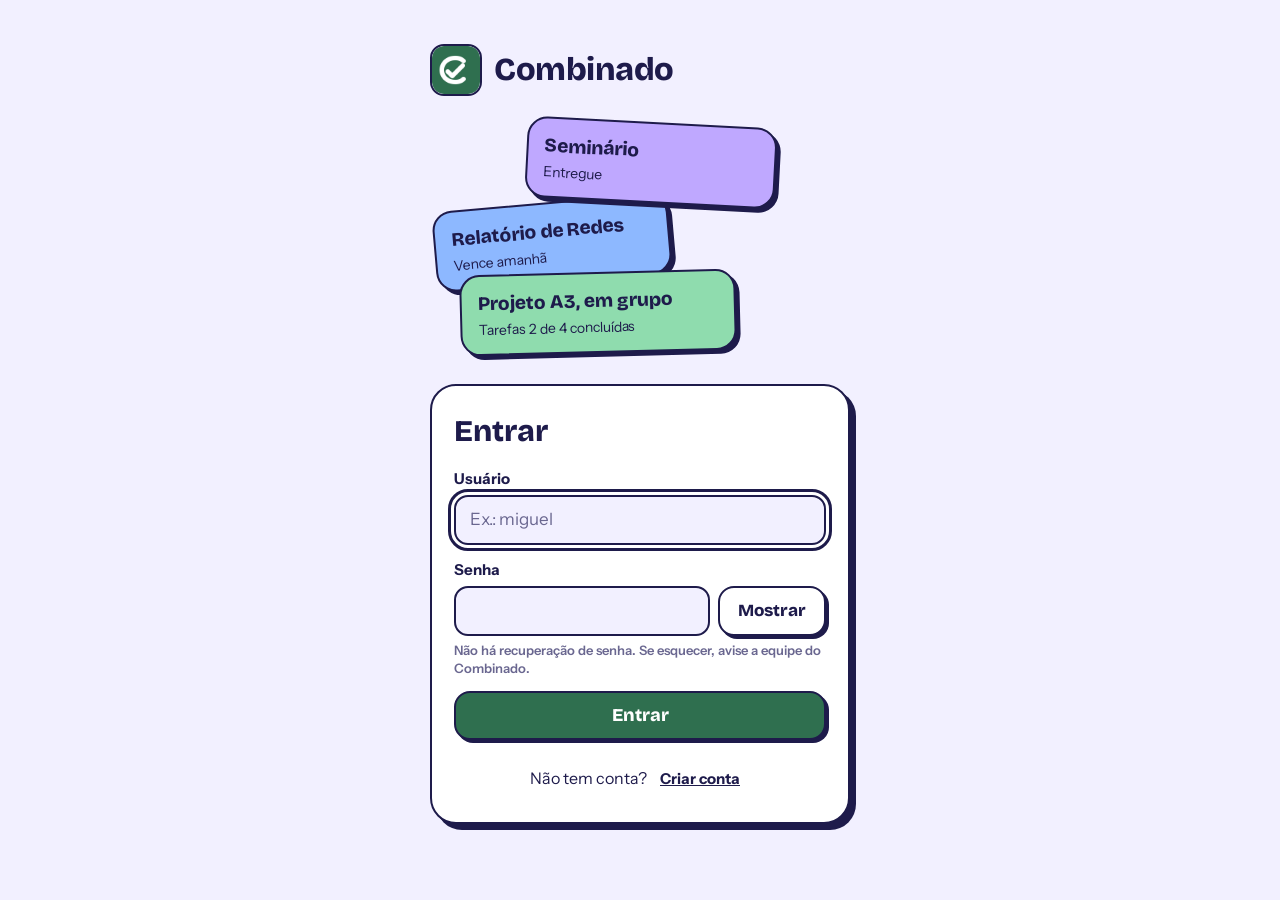
==== commit dee8323b: "Algumas correções baseadas em heuristicas" ====
--- a/index.html
+++ b/index.html
@@ -6,12 +6,36 @@
 <title>Combinado</title>
 <meta name="description" content="Combinado: organize os trabalhos da faculdade — individuais e em grupo, de todas as matérias, num lugar só." />
 <meta name="theme-color" content="#f2f0ff" />
+<script>
+/* Aplica o tema salvo (ou o do aparelho) antes de desenhar a página, para não piscar. */
+(function () {
+  var tema = "claro";
+  try {
+    var salvo = localStorage.getItem("combinado:tema:v1");
+    if (salvo === "claro" || salvo === "escuro") {
+      tema = salvo;
+    } else if (window.matchMedia && window.matchMedia("(prefers-color-scheme: dark)").matches) {
+      tema = "escuro";
+    }
+  } catch (e) {
+    if (window.matchMedia && window.matchMedia("(prefers-color-scheme: dark)").matches) tema = "escuro";
+  }
+  document.documentElement.setAttribute("data-tema", tema);
+})();
+</script>
 <link rel="stylesheet" href="css/style.css" />
 <link rel="icon" type="image/png" href="img/logo.png" />
 <link rel="apple-touch-icon" href="img/logo.png" />
 </head>
 <body>
 
+<!-- ===================== TELA: CARREGANDO / SEM CONEXÃO NA ABERTURA ===================== -->
+<section id="tela-carregando" class="tela-carregando" role="status" aria-live="polite">
+  <img src="img/logo.png" alt="" class="auth-logo" width="52" height="52" />
+  <p id="carregando-texto" class="carregando-texto">Carregando…</p>
+  <button type="button" id="btn-carregando-tentar" class="botao botao-secundario" hidden>Tentar de novo</button>
+</section>
+
 <!-- ===================== TELA: LOGIN / CADASTRO ===================== -->
 <section id="tela-auth" class="tela-auth">
   <div class="auth-coluna">
@@ -33,17 +57,23 @@
       <form id="form-auth">
         <div class="campo">
           <label for="input-usuario-auth">Usuário</label>
-          <input type="text" id="input-usuario-auth" placeholder="Ex.: miguel" required />
+          <input type="text" id="input-usuario-auth" placeholder="Ex.: miguel" autocomplete="username" autocapitalize="none" spellcheck="false" required />
+          <p id="auth-dica-usuario" class="campo-dica" hidden>Use de 3 a 30 letras, números, ponto, hífen ou sublinhado. Sem espaços.</p>
         </div>
 
         <div class="campo">
           <label for="input-senha-auth">Senha</label>
-          <input type="password" id="input-senha-auth" required />
+          <div class="campo-senha">
+            <input type="password" id="input-senha-auth" autocomplete="current-password" required />
+            <button type="button" id="btn-mostrar-senha" class="botao botao-secundario botao-mostrar-senha" aria-pressed="false" aria-controls="input-senha-auth">Mostrar</button>
+          </div>
+          <p id="auth-dica-senha" class="campo-dica">Não há recuperação de senha. Se esquecer, avise a equipe do Combinado.</p>
         </div>
 
         <p id="auth-erro" class="auth-erro" hidden></p>
 
         <button type="submit" class="botao botao-primario auth-botao-principal" id="btn-auth-principal">Entrar</button>
+        <p id="auth-config-erro" class="auth-erro" role="alert" hidden>Não foi possível carregar o serviço de contas. Confira a conexão e recarregue a página.</p>
       </form>
 
       <p class="auth-alternar">
@@ -63,6 +93,10 @@
     <img src="img/logo.png" alt="Combinado" class="cabecalho-logo" width="44" height="44" />
   </span>
   <div class="cabecalho-usuario">
+    <button type="button" id="btn-tema" class="botao-tema" aria-label="Ativar tema escuro" title="Alternar tema">
+      <svg class="icone-lua" width="22" height="22" viewBox="0 0 24 24" fill="none" stroke="currentColor" stroke-width="2.4" stroke-linecap="round" stroke-linejoin="round" aria-hidden="true"><path d="M20 14.5A8 8 0 1 1 9.5 4a6.5 6.5 0 0 0 10.5 10.5z"></path></svg>
+      <svg class="icone-sol" width="22" height="22" viewBox="0 0 24 24" fill="none" stroke="currentColor" stroke-width="2.4" stroke-linecap="round" stroke-linejoin="round" aria-hidden="true"><circle cx="12" cy="12" r="4.5"></circle><path d="M12 2v2.5M12 19.5V22M2 12h2.5M19.5 12H22M4.9 4.9l1.8 1.8M17.3 17.3l1.8 1.8M4.9 19.1l1.8-1.8M17.3 6.7l1.8-1.8"></path></svg>
+    </button>
     <span id="cabecalho-usuario-nome" class="cabecalho-usuario-nome"></span>
     <button type="button" id="btn-sair" class="botao botao-texto botao-sair">Sair</button>
   </div>
@@ -72,8 +106,13 @@
 
   <div class="conteudo-cabecalho">
     <h1>Trabalhos</h1>
-    <button type="button" id="btn-novo-trabalho" class="botao botao-primario">+ Novo trabalho</button>
-  </div>
+    <div class="conteudo-cabecalho-acoes">
+      <button type="button" id="btn-entrar-codigo" class="botao botao-secundario">Entrar com código</button>
+      <button type="button" id="btn-novo-trabalho" class="botao botao-primario">+ Novo trabalho</button>
+    </div>
+  </div>
+
+  <p id="faixa-aviso" class="faixa-aviso" role="status" aria-live="polite" hidden></p>
 
   <div id="progresso-trabalhos" class="progresso-trabalhos" hidden>
     <p id="progresso-texto" class="progresso-texto"></p>
@@ -91,7 +130,10 @@
       <button type="button" class="aba-status" data-status="entregue" aria-pressed="false">Entregue <span class="aba-contagem">0</span></button>
     </div>
     <div class="campo-filtro">
-      <label for="select-filtro-materia">Matéria</label>
+      <label for="select-filtro-materia">
+        <svg width="16" height="16" viewBox="0 0 24 24" fill="none" stroke="currentColor" stroke-width="2.6" stroke-linecap="round" stroke-linejoin="round" aria-hidden="true"><path d="M3 5h18l-7 8v6l-4 2v-8z"></path></svg>
+        Filtrar por matéria
+      </label>
       <select id="select-filtro-materia">
         <option value="">Todas as matérias</option>
       </select>
@@ -112,13 +154,13 @@
     <h2 id="dialog-trabalho-titulo">Novo trabalho</h2>
 
     <div class="campo">
-      <label for="input-titulo-trabalho">Título</label>
-      <input type="text" id="input-titulo-trabalho" placeholder="Ex.: Projeto A3" required />
-    </div>
-
-    <div class="campo">
-      <label for="input-materia-trabalho">Matéria</label>
-      <input type="text" id="input-materia-trabalho" placeholder="Ex.: Sistemas Distribuídos" required />
+      <label for="input-titulo-trabalho">Nome do trabalho</label>
+      <input type="text" id="input-titulo-trabalho" placeholder="Ex.: Relatório de Redes" required />
+    </div>
+
+    <div class="campo">
+      <label for="input-materia-trabalho">Matéria (disciplina)</label>
+      <input type="text" id="input-materia-trabalho" placeholder="Ex.: Redes de Computadores" required />
     </div>
 
     <div class="campo">
@@ -140,7 +182,7 @@
         </label>
         <label class="opcao-tipo">
           <input type="radio" name="tipo-trabalho" value="grupo" />
-          <span class="opcao-tipo-corpo"><strong>Em grupo</strong><small>Com tarefas por pessoa</small></span>
+          <span class="opcao-tipo-corpo"><strong>Em grupo</strong><small>Divida tarefas entre os colegas</small></span>
         </label>
       </div>
     </fieldset>
@@ -218,6 +260,8 @@
       </div>
     </div>
 
+    <p id="faixa-aviso-tarefas" class="faixa-aviso" role="status" aria-live="polite" hidden></p>
+
     <section class="tarefas-progresso" aria-live="polite">
       <div class="tarefas-anel">
         <svg width="84" height="84" viewBox="0 0 84 84" aria-hidden="true">
@@ -235,14 +279,18 @@
     <div class="integrantes-secao">
       <h3 class="integrantes-titulo">Integrantes</h3>
       <ul id="lista-integrantes" class="lista-integrantes"></ul>
-      <p id="integrantes-vazio" class="integrantes-vazio" hidden>Nenhum integrante cadastrado ainda.</p>
-      <form id="form-integrante" class="form-integrante">
-        <div class="campo campo-integrante">
-          <label for="input-integrante-nome" class="rotulo-oculto">Nome do integrante</label>
-          <input type="text" id="input-integrante-nome" placeholder="Nome do integrante" />
+
+      <div class="codigo-grupo">
+        <span class="codigo-grupo-rotulo">Código do grupo</span>
+        <div class="codigo-grupo-linha">
+          <strong id="codigo-grupo-valor" class="codigo-grupo-valor" aria-label="Código do grupo"></strong>
+          <button type="button" id="btn-copiar-codigo" class="botao botao-texto">Copiar</button>
+          <button type="button" id="btn-trocar-codigo" class="botao botao-texto" hidden>Trocar código</button>
         </div>
-        <button type="submit" class="botao botao-texto">Adicionar</button>
-      </form>
+        <p class="codigo-grupo-dica">Passe esse código para os colegas. Cada um cria a própria conta e toca em "Entrar com código" na lista de trabalhos.</p>
+      </div>
+
+      <button type="button" id="btn-sair-grupo" class="botao botao-texto botao-sair-grupo" hidden>Sair deste trabalho</button>
     </div>
 
     <div>
@@ -268,6 +316,35 @@
   </div>
 </dialog>
 
+<!-- ===================== DIÁLOGO: ENTRAR COM CÓDIGO ===================== -->
+<dialog id="dialog-codigo">
+  <form id="form-codigo" method="dialog">
+    <h2>Entrar em um trabalho</h2>
+    <p class="dialog-texto">Digite o código que o colega passou. Ele aparece em "Tarefas", na seção Integrantes.</p>
+    <div class="campo">
+      <label for="input-codigo">Código do grupo</label>
+      <input type="text" id="input-codigo" class="input-codigo" maxlength="12" placeholder="Ex.: K7M2QX" autocomplete="off" autocapitalize="characters" spellcheck="false" required />
+    </div>
+    <p id="codigo-erro" class="auth-erro" role="alert" hidden></p>
+    <div class="dialog-acoes">
+      <button type="button" class="botao botao-texto" data-fechar-codigo>Cancelar</button>
+      <button type="submit" class="botao botao-primario" id="btn-codigo-entrar">Entrar</button>
+    </div>
+  </form>
+</dialog>
+
+<!-- ===================== DIÁLOGO: IMPORTAR TRABALHOS ANTIGOS ===================== -->
+<dialog id="dialog-importar">
+  <div class="dialog-confirmar-corpo">
+    <h2 id="dialog-importar-titulo">Trazer seus trabalhos?</h2>
+    <p id="dialog-importar-texto"></p>
+    <div class="dialog-acoes dialog-acoes-confirmar">
+      <button type="button" id="btn-importar-nao" class="botao botao-texto">Não importar</button>
+      <button type="button" id="btn-importar-sim" class="botao botao-primario">Importar</button>
+    </div>
+  </div>
+</dialog>
+
 <!-- ===================== DIÁLOGO: CONFIRMAÇÃO DE EXCLUSÃO ===================== -->
 <dialog id="dialog-confirmar">
   <div class="dialog-confirmar-corpo">
@@ -286,6 +363,9 @@
 </div>
 <!-- fim #app-principal -->
 
+<script src="js/vendor/supabase.js"></script>
+<script src="js/config.js"></script>
+<script src="js/dados.js"></script>
 <script src="js/app.js"></script>
 </body>
 </html>
--- a/css/style.css
+++ b/css/style.css
@@ -42,6 +42,8 @@
 
 :root {
   --tinta: #1e1b4b;
+  --linha: #1e1b4b;
+  --erro: #a3221a;
   --fundo: #f2f0ff;
   --branco: #ffffff;
   --marca: #2f6f4f;
@@ -49,8 +51,11 @@
   --perigo: #ff8a80;
   --destaque: #ffd95a;
   --placeholder: #6a6790;
-  --borda: 2px solid var(--tinta);
-  --sombra: 4px 4px 0 var(--tinta);
+  --borda: 2px solid var(--linha);
+  --sombra: 4px 4px 0 var(--linha);
+  --fundo-feita: #d8f3e2;
+  --cobertura: rgba(30, 27, 75, 0.68);
+  color-scheme: light;
   --raio: 22px;
 
   --c-vermelho: #ff8a80;
@@ -63,6 +68,49 @@
 
   --fonte-titulo: "Bricolage Grotesque", "Trebuchet MS", system-ui, sans-serif;
   --fonte-texto: "Instrument Sans", system-ui, -apple-system, "Segoe UI", Roboto, sans-serif;
+}
+
+/* ---------- Tema escuro ----------
+   O texto e os contornos ficam claros; o que é pastel (cards coloridos,
+   selos, avatares, botões de destaque) mantém tinta escura por dentro. */
+:root[data-tema="escuro"] {
+  --tinta: #ece9ff;
+  --linha: #d9d4ff;
+  --erro: #ff9a92;
+  --fundo: #15132e;
+  --branco: #221f45;
+  --marca: #3f8d65;
+  --placeholder: #a29ed0;
+  --fundo-feita: #1f3b2e;
+  --cobertura: rgba(5, 4, 18, 0.78);
+  color-scheme: dark;
+}
+
+/* componentes pastel: texto e fundos internos continuam como no tema claro */
+:root[data-tema="escuro"] .trabalho-card[data-cor],
+:root[data-tema="escuro"] .previa-trabalho[data-cor],
+:root[data-tema="escuro"] .auth-carta,
+:root[data-tema="escuro"] .tarefas-progresso,
+:root[data-tema="escuro"] .confirmar-icone,
+:root[data-tema="escuro"] .botao-perigo,
+:root[data-tema="escuro"] .avatar,
+:root[data-tema="escuro"] .tarefa-responsavel,
+:root[data-tema="escuro"] .selo-prazo-hoje,
+:root[data-tema="escuro"] .selo-prazo-proximo {
+  --tinta: #1e1b4b;
+  --branco: #ffffff;
+  color: #1e1b4b;
+}
+
+/* contorno escuro nos itens pequenos que ficam sobre fundo pastel */
+:root[data-tema="escuro"] .trabalho-card[data-cor] .trabalho-selos > *,
+:root[data-tema="escuro"] .trabalho-card[data-cor] .trabalho-acoes > *,
+:root[data-tema="escuro"] .avatar,
+:root[data-tema="escuro"] .tarefa-responsavel,
+:root[data-tema="escuro"] .selo-prazo-hoje,
+:root[data-tema="escuro"] .selo-prazo-proximo,
+:root[data-tema="escuro"] .botao-perigo {
+  border-color: #1e1b4b;
 }
 
 * { box-sizing: border-box; }
@@ -84,7 +132,7 @@
 input:focus-visible,
 textarea:focus-visible,
 a:focus-visible {
-  outline: 3px solid var(--tinta);
+  outline: 3px solid var(--linha);
   outline-offset: 3px;
 }
 
@@ -122,6 +170,25 @@
   font-weight: 700;
 }
 
+.botao-tema {
+  width: 44px;
+  height: 44px;
+  flex: none;
+  display: inline-flex;
+  align-items: center;
+  justify-content: center;
+  border: var(--borda);
+  border-radius: 999px;
+  background: var(--branco);
+  color: var(--tinta);
+  cursor: pointer;
+  padding: 0;
+}
+.botao-tema svg { display: block; }
+.botao-tema .icone-sol { display: none; }
+:root[data-tema="escuro"] .botao-tema .icone-sol { display: block; }
+:root[data-tema="escuro"] .botao-tema .icone-lua { display: none; }
+
 .cabecalho-usuario .botao-sair {
   min-height: 44px;
   padding: 8px 8px;
@@ -190,7 +257,7 @@
   background: var(--branco);
   border: var(--borda);
   border-radius: 26px;
-  box-shadow: 6px 6px 0 var(--tinta);
+  box-shadow: 6px 6px 0 var(--linha);
   padding: 24px 22px 22px;
 }
 
@@ -204,7 +271,7 @@
 .auth-botao-principal { width: 100%; }
 
 .auth-erro {
-  color: #a3221a;
+  color: var(--erro);
   font-size: 14px;
   font-weight: 700;
   margin: -4px 0 14px;
@@ -344,7 +411,7 @@
 .botao-primario {
   background: var(--marca);
   color: var(--marca-contraste);
-  box-shadow: 3px 3px 0 var(--tinta);
+  box-shadow: 3px 3px 0 var(--linha);
 }
 
 .conteudo-cabecalho .botao-primario { min-height: 56px; border-radius: 18px; font-size: 20px; box-shadow: var(--sombra); }
@@ -436,7 +503,7 @@
   box-shadow: 3px 3px 0 var(--c-verde);
 }
 
-.opcao-tipo input:focus-visible + .opcao-tipo-corpo { outline: 3px solid var(--tinta); outline-offset: 3px; }
+.opcao-tipo input:focus-visible + .opcao-tipo-corpo { outline: 3px solid var(--linha); outline-offset: 3px; }
 
 /* ---------- Seletor de cor do card ---------- */
 .opcoes-cor { display: flex; flex-wrap: wrap; gap: 9px; }
@@ -462,7 +529,7 @@
 }
 
 .opcao-cor[data-cor=""] .amostra-cor {
-  background: linear-gradient(135deg, #fff 44%, var(--tinta) 44%, var(--tinta) 56%, #fff 56%);
+  background: linear-gradient(135deg, #fff 44%, #1e1b4b 44%, #1e1b4b 56%, #fff 56%);
 }
 .opcao-cor[data-cor="vermelho"] { --amostra: var(--c-vermelho); }
 .opcao-cor[data-cor="laranja"]  { --amostra: var(--c-laranja); }
@@ -472,9 +539,9 @@
 .opcao-cor[data-cor="roxo"]     { --amostra: var(--c-roxo); }
 .opcao-cor[data-cor="rosa"]     { --amostra: var(--c-rosa); }
 
-.opcao-cor input:checked + .amostra-cor { box-shadow: 0 0 0 3px #fff, 0 0 0 5px var(--tinta); }
-
-.opcao-cor input:focus-visible + .amostra-cor { outline: 3px solid var(--tinta); outline-offset: 6px; }
+.opcao-cor input:checked + .amostra-cor { box-shadow: 0 0 0 3px var(--branco), 0 0 0 5px var(--linha); }
+
+.opcao-cor input:focus-visible + .amostra-cor { outline: 3px solid var(--linha); outline-offset: 6px; }
 
 /* ---------- Prévia do card ---------- */
 .previa-trabalho {
@@ -572,7 +639,7 @@
 .trabalho-observacoes {
   margin: 0;
   padding: 10px 12px;
-  border: 2px dashed var(--tinta);
+  border: 2px dashed var(--linha);
   border-radius: 14px;
   font-size: 15px;
   line-height: 1.35;
@@ -612,7 +679,7 @@
 dialog {
   border: var(--borda);
   border-radius: 26px;
-  box-shadow: 6px 6px 0 var(--tinta);
+  box-shadow: 6px 6px 0 var(--linha);
   background: var(--branco);
   color: var(--tinta);
   padding: 22px;
@@ -621,7 +688,7 @@
   overflow: auto;
 }
 
-dialog::backdrop { background: rgba(30, 27, 75, 0.68); }
+dialog::backdrop { background: var(--cobertura); }
 
 dialog h2 {
   margin: 0 0 16px;
@@ -679,7 +746,7 @@
   border: var(--borda);
   border-radius: 14px;
   background: var(--branco);
-  box-shadow: 3px 3px 0 var(--tinta);
+  box-shadow: 3px 3px 0 var(--linha);
   display: flex;
   align-items: center;
   justify-content: center;
@@ -738,27 +805,6 @@
   font-weight: 800;
 }
 
-.form-integrante { display: flex; gap: 8px; }
-
-.form-integrante .campo-integrante { flex: 1 1 auto; margin-bottom: 0; }
-.form-integrante .campo-integrante input { min-height: 46px; font-size: 16px; }
-
-.form-integrante .botao {
-  flex: 0 0 auto;
-  min-height: 46px;
-  padding: 0 16px;
-  border: var(--borda);
-  border-radius: 14px;
-  background: var(--destaque);
-  box-shadow: 3px 3px 0 var(--tinta);
-  font-family: var(--fonte-texto);
-  font-size: 15px;
-  font-weight: 700;
-  text-decoration: none;
-}
-
-.integrantes-vazio { font-size: 14px; margin: 0; }
-
 .lista-integrantes { list-style: none; margin: 0; padding: 0; display: flex; flex-wrap: wrap; gap: 10px; }
 
 .integrante-chip {
@@ -795,8 +841,10 @@
 .av-5 { background: var(--c-rosa); }
 
 .integrante-chip button {
-  width: 32px;
-  height: 32px;
+  /* Área de toque de 44 px sem aumentar o chip (margem negativa). */
+  width: 44px;
+  height: 44px;
+  margin: -6px -4px -6px -6px;
   border: 0;
   border-radius: 50%;
   background: transparent;
@@ -833,10 +881,10 @@
   border: var(--borda);
   border-radius: 16px;
   background: var(--branco);
-  box-shadow: 3px 3px 0 var(--tinta);
-}
-
-.tarefa-item.tarefa-feita { background: #d8f3e2; box-shadow: none; }
+  box-shadow: 3px 3px 0 var(--linha);
+}
+
+.tarefa-item.tarefa-feita { background: var(--fundo-feita); box-shadow: none; }
 
 .tarefa-checkbox {
   display: flex;
@@ -879,3 +927,163 @@
 @media (prefers-reduced-motion: reduce) {
   * { transition: none !important; animation: none !important; }
 }
+
+
+/* ---------- Ajustes a partir do teste com usuários ---------- */
+
+/* dica de próximo passo em trabalho em grupo sem tarefas */
+.trabalho-dica {
+  margin: 0 0 12px;
+  padding: 8px 12px;
+  border: 2px dashed var(--linha);
+  border-radius: 14px;
+  font-size: 14px;
+  font-weight: 600;
+  line-height: 1.35;
+}
+
+/* botão de tarefas em destaque enquanto o grupo ainda não tem nenhuma */
+.trabalho-acoes .botao-tarefas.botao-tarefas-destaque {
+  background: var(--destaque);
+  color: #1e1b4b;
+  border-color: #1e1b4b;
+}
+
+/* filtro por matéria com ícone, mais fácil de achar */
+.campo-filtro label { display: inline-flex; align-items: center; gap: 6px; }
+.campo-filtro label svg { flex: none; }
+
+/* ações do formulário sempre visíveis, mesmo com o teclado ou em tela baixa */
+#form-trabalho .dialog-acoes {
+  position: sticky;
+  bottom: 0;
+  margin: 18px -22px 0;
+  padding: 14px 22px 22px;
+  background: var(--branco);
+  border-top: 2px solid var(--linha);
+}
+#dialog-trabalho { padding-bottom: 0; }
+
+:root[data-tema="escuro"] .trabalho-card[data-cor] .trabalho-dica { border-color: #1e1b4b; }
+
+/* ---------- Login real, grupos e código (versão com Supabase) ---------- */
+.conteudo-cabecalho-acoes { display: flex; flex-direction: column; gap: 10px; }
+.conteudo-cabecalho-acoes .botao { width: 100%; }
+
+.botao-secundario {
+  background: var(--branco);
+  box-shadow: 3px 3px 0 var(--linha);
+  min-height: 48px;
+  font-size: 17px;
+}
+
+.campo-dica {
+  margin: 6px 0 0;
+  font-size: 13px;
+  font-weight: 600;
+  line-height: 1.35;
+  color: var(--placeholder);
+}
+
+.faixa-aviso {
+  margin: 0;
+  padding: 10px 14px;
+  border: var(--borda);
+  border-radius: 14px;
+  background: var(--destaque);
+  color: #1e1b4b;
+  font-size: 14px;
+  font-weight: 700;
+  line-height: 1.35;
+}
+
+.dialog-texto { margin: 0 0 14px; font-size: 15px; line-height: 1.4; }
+
+.input-codigo {
+  text-transform: uppercase;
+  letter-spacing: 4px;
+  font-family: var(--fonte-titulo);
+  font-weight: 800;
+  text-align: center;
+}
+.campo input.input-codigo { font-size: 24px; min-height: 56px; }
+
+.codigo-grupo {
+  display: flex;
+  flex-direction: column;
+  gap: 6px;
+  margin-top: 6px;
+  padding: 12px 14px;
+  border: var(--borda);
+  border-radius: 16px;
+  background: var(--branco);
+}
+.codigo-grupo-rotulo { font-size: 13px; font-weight: 700; color: var(--placeholder); }
+.codigo-grupo-linha { display: flex; align-items: center; flex-wrap: wrap; gap: 4px 8px; }
+.codigo-grupo-valor {
+  font-family: var(--fonte-titulo);
+  font-size: 30px;
+  line-height: 1.1;
+  font-weight: 800;
+  letter-spacing: 5px;
+  margin-right: auto;
+  user-select: all;
+}
+.codigo-grupo-dica { margin: 0; font-size: 13px; line-height: 1.35; }
+
+.integrante-papel {
+  padding: 2px 8px;
+  margin-right: 4px;
+  border: var(--borda);
+  border-radius: 999px;
+  background: var(--destaque);
+  color: #1e1b4b;
+  font-size: 12px;
+  font-weight: 800;
+}
+
+.botao-sair-grupo { align-self: flex-start; color: var(--erro); }
+
+:root[data-ocupado="1"] .botao-primario:not(:disabled) { cursor: progress; }
+.botao:disabled, select:disabled { opacity: 0.6; cursor: not-allowed; }
+
+@media (min-width: 520px) {
+  .conteudo-cabecalho-acoes { flex-direction: row; }
+  .conteudo-cabecalho-acoes .botao { width: auto; flex: 1; }
+}
+
+/* ---------- Editar tarefa ---------- */
+.tarefa-editar { flex: none; font-size: 13px; padding: 8px 4px; }
+.tarefa-item.tarefa-editando { display: block; }
+.tarefa-edicao .campo { margin-bottom: 10px; }
+.tarefa-edicao-acoes { display: flex; justify-content: flex-end; align-items: center; gap: 10px; }
+.tarefa-edicao-acoes .botao-primario { min-height: 46px; font-size: 16px; }
+
+
+/* Senha com botão "Mostrar" */
+.campo-senha { display: flex; gap: 8px; align-items: stretch; }
+.campo-senha input { flex: 1; min-width: 0; }
+.botao-mostrar-senha { min-width: 84px; min-height: 50px; }
+
+/* Tela de abertura (carregando / sem conexão) */
+.tela-carregando {
+  min-height: 100vh;
+  min-height: 100dvh;
+  display: flex;
+  flex-direction: column;
+  align-items: center;
+  justify-content: center;
+  gap: 14px;
+  padding: 24px 16px;
+  text-align: center;
+}
+.tela-carregando[hidden] { display: none; }
+.carregando-texto { margin: 0; font-size: 17px; font-weight: 700; max-width: 320px; line-height: 1.4; }
+
+/* Aviso dentro da janela de Tarefas: fica preso no topo para aparecer mesmo com a lista rolada. */
+#faixa-aviso-tarefas {
+  position: sticky;
+  top: 8px;
+  z-index: 5;
+  box-shadow: 0 3px 0 rgba(30, 27, 75, 0.9);
+}
